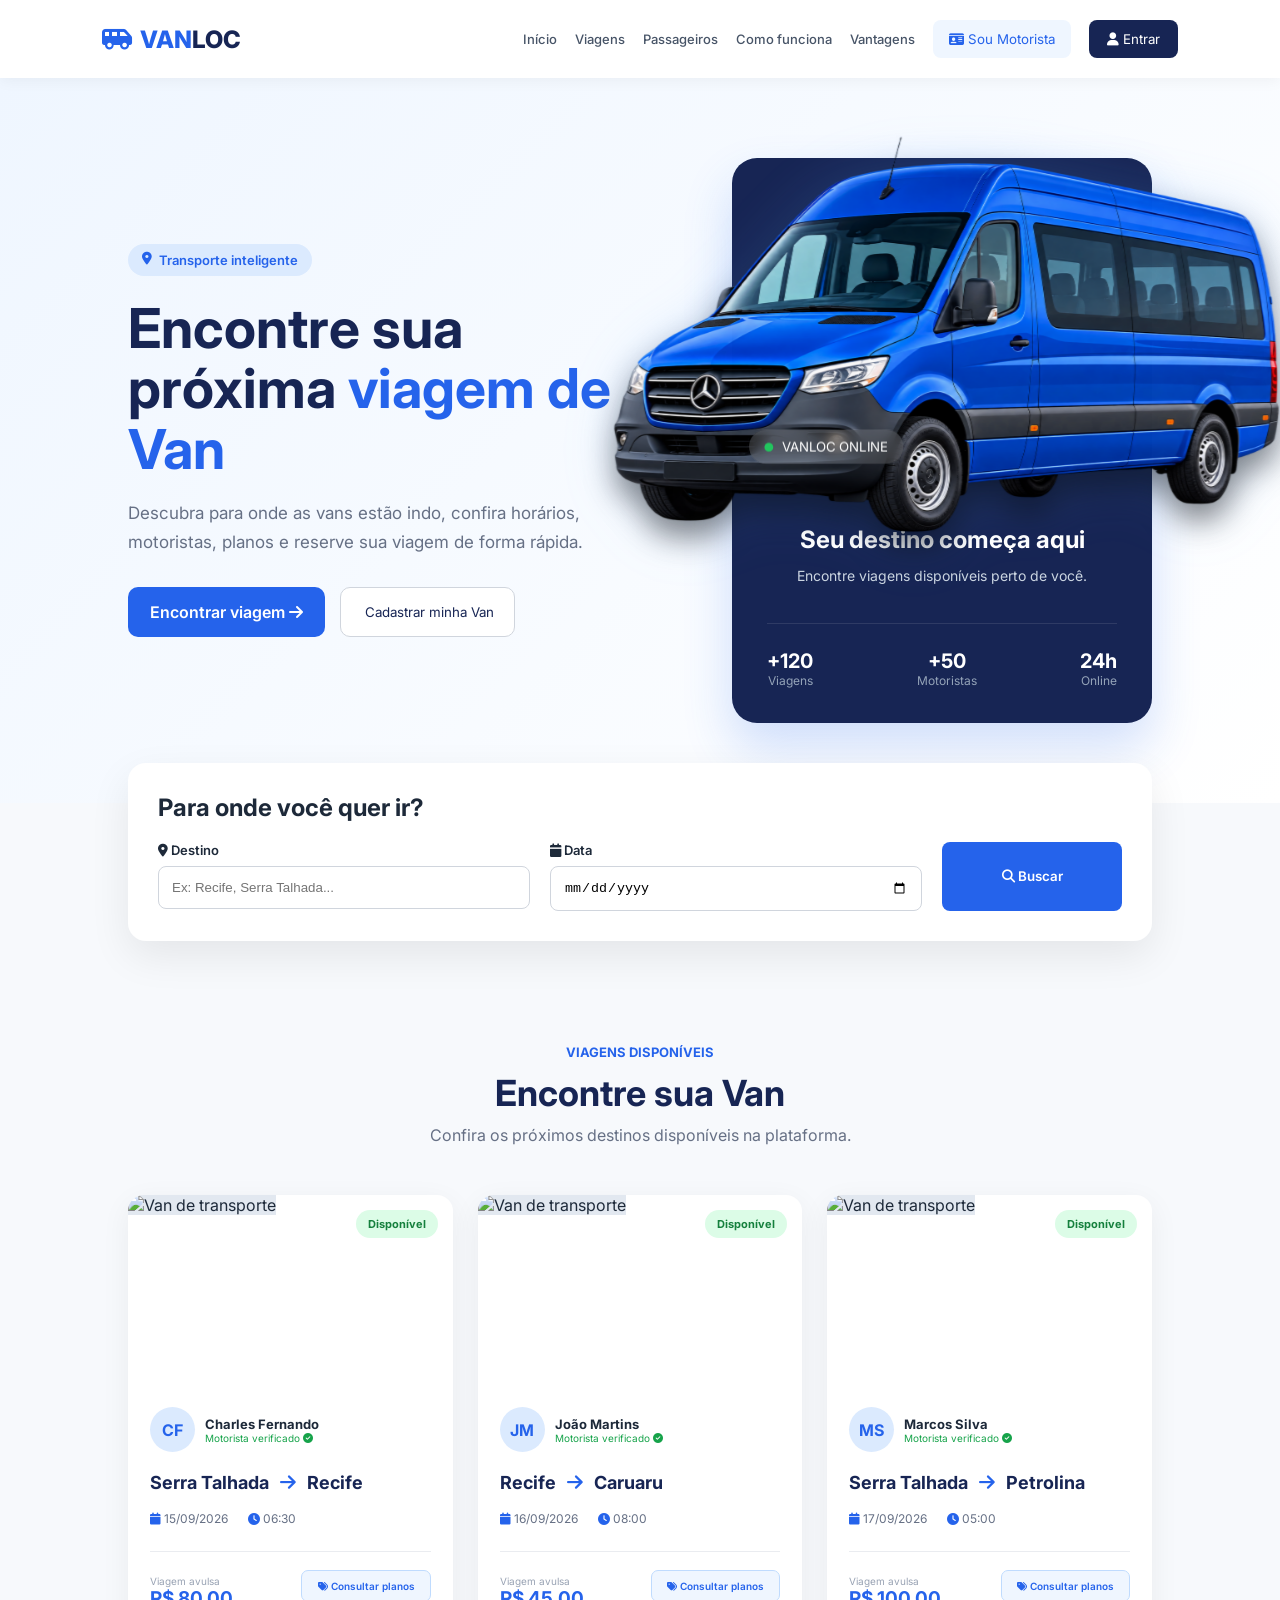
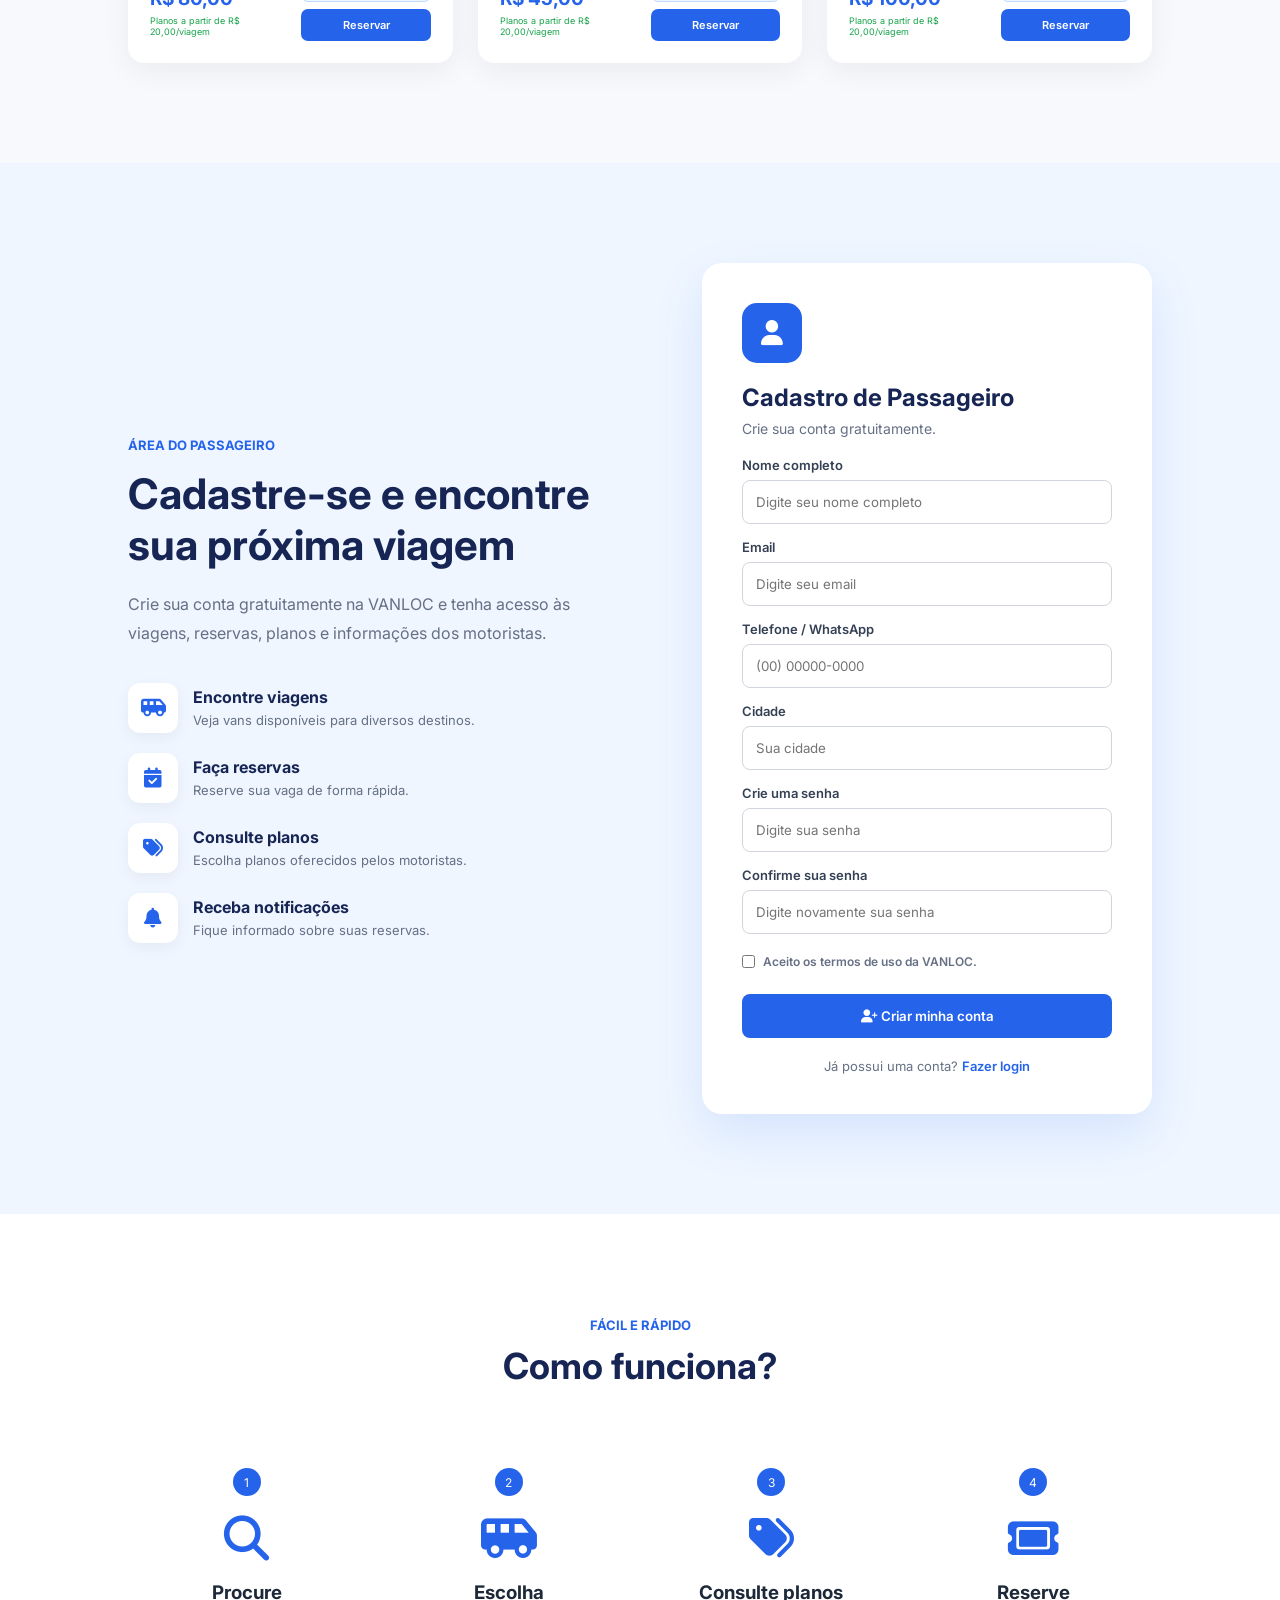
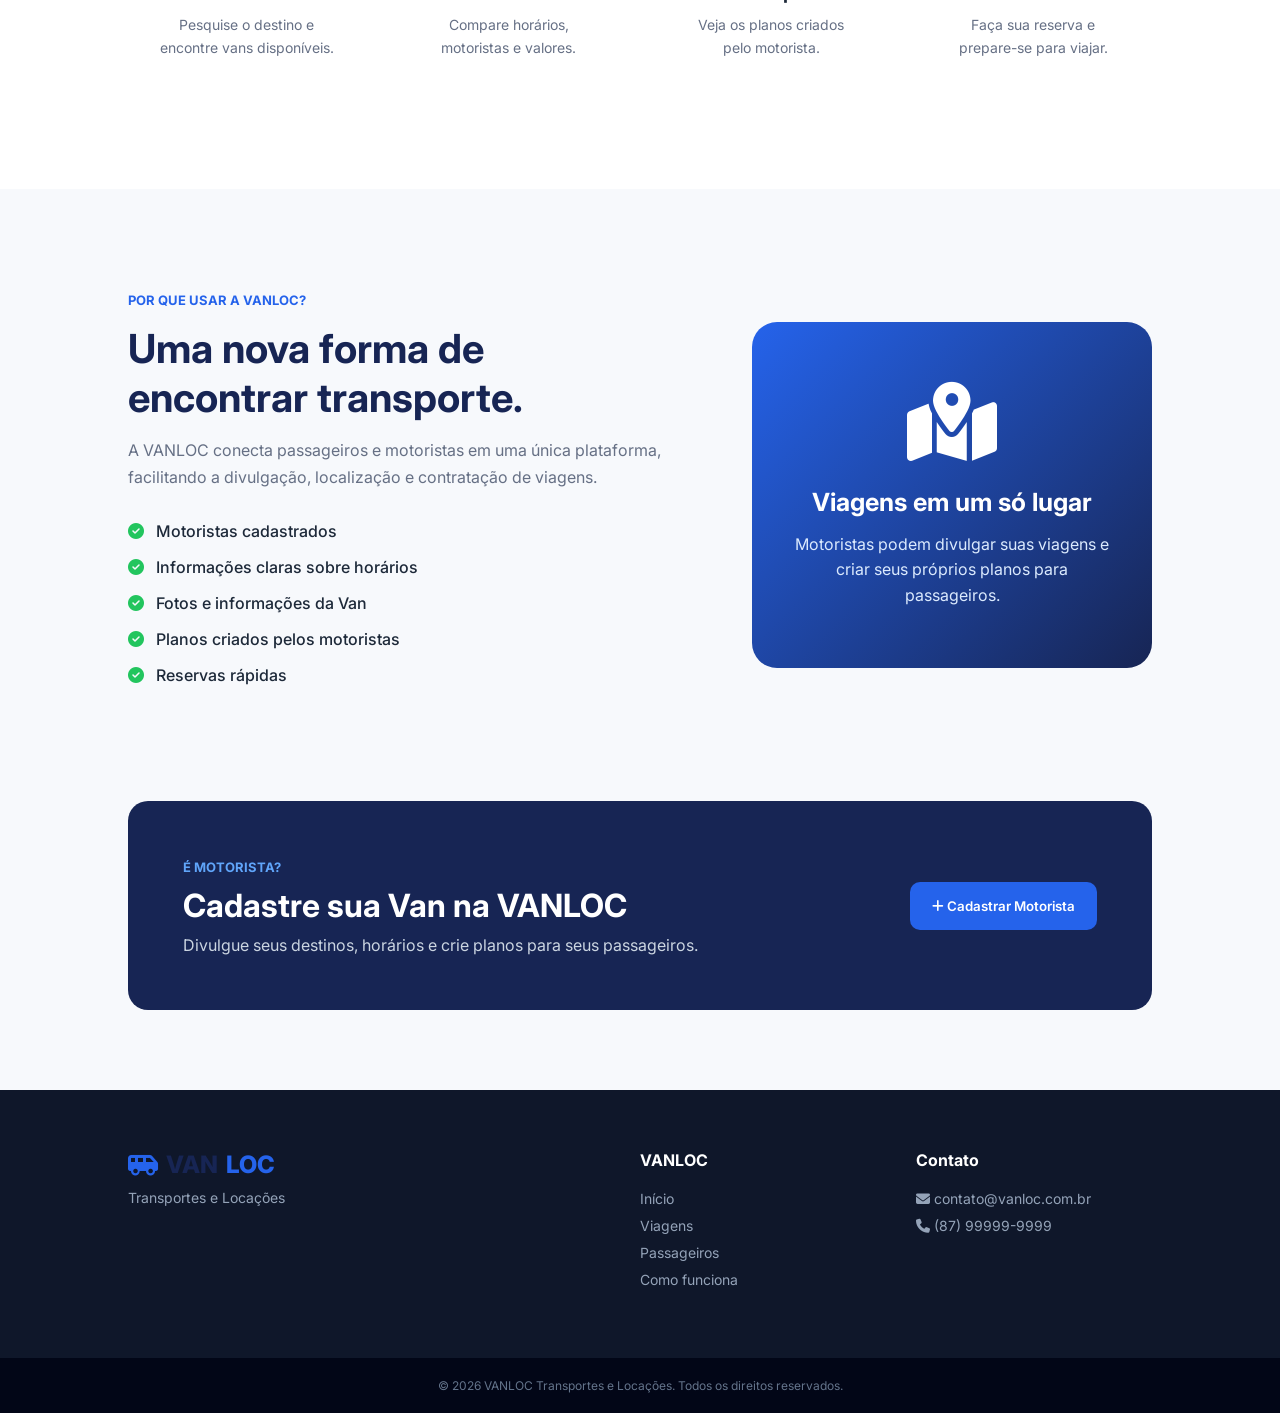
==== index.html @ 55e959da "Fix image source path in index.html" ====
<!DOCTYPE html>
<html lang="pt-BR">

<head>

    <meta charset="UTF-8">

    <meta name="viewport" content="width=device-width, initial-scale=1.0">

    <title>VANLOC | Transportes e Locações</title>
    <meta name="description" content="Encontre vans para o seu destino, compare horários e valores, consulte planos mensais e reserve sua vaga na VANLOC.">
    <meta name="theme-color" content="#2563eb">
    <meta property="og:title" content="VANLOC | Transportes e Locações">
    <meta property="og:description" content="Vans, horários e planos mensais de motoristas em um só lugar.">
    <meta property="og:type" content="website">

    <link rel="stylesheet" href="style.css">

    <link
        rel="stylesheet"
        href="https://cdnjs.cloudflare.com/ajax/libs/font-awesome/6.5.2/css/all.min.css"
    >

</head>


<body>


<!-- =====================================================
HEADER
===================================================== -->

<header id="topo">

    <div class="logo">

        <i class="fa-solid fa-van-shuttle"></i>

        <span>VAN<span class="destaque">LOC</span></span>

    </div>


    <nav id="menuPrincipal" aria-label="Menu principal">

        <a href="#inicio">Início</a>

        <a href="#viagens">Viagens</a>

        <a href="#passageiro">Passageiros</a>

        <a href="#como-funciona">Como funciona</a>

        <a href="#vantagens">Vantagens</a>


        <button
            class="btn-motorista"
            onclick="abrirMotorista()"
        >

            <i class="fa-solid fa-id-card"></i>

            Sou Motorista

        </button>


        <button
            class="btn-login"
            onclick="abrirLogin()"
        >

            <i class="fa-solid fa-user"></i>

            Entrar

        </button>

    </nav>

    <button class="menu-toggle" id="menuToggle" type="button"
        aria-label="Abrir menu" aria-expanded="false" aria-controls="menuPrincipal">
        <i class="fa-solid fa-bars"></i>
    </button>

</header>



<!-- =====================================================
HERO
===================================================== -->

<section class="hero" id="inicio">


    <div class="hero-text">


        <span class="tag">

            <i class="fa-solid fa-location-dot"></i>

            Transporte inteligente

        </span>


        <h1>

            Encontre sua próxima

            <span>viagem de Van</span>

        </h1>


        <p>

            Descubra para onde as vans estão indo, confira horários,
            motoristas, planos e reserve sua viagem de forma rápida.

        </p>


        <div class="hero-buttons">


            <a
                href="#viagens"
                class="btn-principal"
            >

                Encontrar viagem

                <i class="fa-solid fa-arrow-right"></i>

            </a>


            <button
                class="btn-secundario"
                onclick="abrirMotorista()"
            >

                <i class="fa-solid fa-steering-wheel"></i>

                Cadastrar minha Van

            </button>


        </div>


    </div>



    <div class="hero-card" id="heroCard">


        <div class="van-stage">

            <div class="van-tilt" id="vanTilt">

                <span class="van-glow"></span>

                <span class="van-floor"></span>


                <div class="van-float">

                    <img
                        class="van-img"
                        src="van.png"
                        alt="Van branca da VANLOC"
                        width="900"
                        height="587"
                        draggable="false"
                    >

                </div>


                <div class="status-online">

                    <span></span>

                    VANLOC ONLINE

                </div>

            </div>

        </div>


        <h3>

            Seu destino começa aqui

        </h3>


        <p>

            Encontre viagens disponíveis perto de você.

        </p>


        <div class="estatisticas">


            <div>

                <strong>+120</strong>

                <span>Viagens</span>

            </div>


            <div>

                <strong>+50</strong>

                <span>Motoristas</span>

            </div>


            <div>

                <strong>24h</strong>

                <span>Online</span>

            </div>


        </div>


    </div>


</section>



<!-- =====================================================
BUSCA
===================================================== -->

<section class="busca">


    <div class="busca-container">


        <h2>

            Para onde você quer ir?

        </h2>


        <div class="form-busca">


            <div class="campo">

                <label>

                    <i class="fa-solid fa-location-dot"></i>

                    Destino

                </label>


                <input
                    type="text"
                    id="buscaDestino"
                    placeholder="Ex: Recife, Serra Talhada..."
                >

            </div>


            <div class="campo">

                <label>

                    <i class="fa-solid fa-calendar"></i>

                    Data

                </label>


                <input
                    type="date"
                    id="buscaData"
                >

            </div>


            <button onclick="buscarViagem()">

                <i class="fa-solid fa-magnifying-glass"></i>

                Buscar

            </button>


        </div>


    </div>


</section>



<!-- =====================================================
VIAGENS
===================================================== -->

<section
    class="viagens"
    id="viagens"
>


    <div class="titulo-secao">

        <span>VIAGENS DISPONÍVEIS</span>

        <h2>Encontre sua Van</h2>

        <p>

            Confira os próximos destinos disponíveis na plataforma.

        </p>

    </div>



    <div
        class="viagens-grid"
        id="listaViagens"
    >


        <!-- =================================================
        VIAGEM 1
        ================================================= -->

        <div
            class="viagem-card"
            data-destino="recife"
            data-data="2026-09-15"
        >


            <div class="imagem-van">


                <img loading="lazy" decoding="async"
                    src="https://images.unsplash.com/photo-1544620347-c4fd4a3d5957?auto=format&fit=crop&w=800&q=80"
                    alt="Van de transporte"
                >


                <span class="disponivel">

                    Disponível

                </span>


            </div>



            <div class="viagem-info">


                <div class="motorista-info">


                    <div class="avatar">

                        CF

                    </div>


                    <div>

                        <strong>

                            Charles Fernando

                        </strong>


                        <span>

                            Motorista verificado

                            <i class="fa-solid fa-circle-check"></i>

                        </span>

                    </div>


                </div>



                <h3>

                    Serra Talhada

                    <i class="fa-solid fa-arrow-right"></i>

                    Recife

                </h3>



                <div class="detalhes">


                    <span>

                        <i class="fa-solid fa-calendar"></i>

                        15/09/2026

                    </span>


                    <span>

                        <i class="fa-solid fa-clock"></i>

                        06:30

                    </span>


                </div>



                <div class="rodape-viagem">


                    <div class="preco">


                        <small>

                            Viagem avulsa

                        </small>


                        <strong>

                            R$ 80,00

                        </strong>


                        <small class="valor-minimo">

                            Planos a partir de R$ 20,00/viagem

                        </small>


                    </div>



                    <div class="botoes-viagem">


                        <button
                            class="btn-planos"
                            onclick="consultarPlanos('charles@vanloc.com')"
                        >

                            <i class="fa-solid fa-tags"></i>

                            Consultar planos

                        </button>


                        <button
                            class="btn-reservar"
                            onclick="reservar(
                                'Serra Talhada para Recife'
                            )"
                        >

                            Reservar

                        </button>


                    </div>


                </div>


            </div>


        </div>



        <!-- =================================================
        VIAGEM 2
        ================================================= -->

        <div
            class="viagem-card"
            data-destino="caruaru"
            data-data="2026-09-16"
        >


            <div class="imagem-van">


                <img loading="lazy" decoding="async"
                    src="https://images.unsplash.com/photo-1516939884455-1445c8652f83?auto=format&fit=crop&w=800&q=80"
                    alt="Van de transporte"
                >


                <span class="disponivel">

                    Disponível

                </span>


            </div>



            <div class="viagem-info">


                <div class="motorista-info">


                    <div class="avatar">

                        JM

                    </div>


                    <div>

                        <strong>

                            João Martins

                        </strong>


                        <span>

                            Motorista verificado

                            <i class="fa-solid fa-circle-check"></i>

                        </span>

                    </div>


                </div>



                <h3>

                    Recife

                    <i class="fa-solid fa-arrow-right"></i>

                    Caruaru

                </h3>



                <div class="detalhes">


                    <span>

                        <i class="fa-solid fa-calendar"></i>

                        16/09/2026

                    </span>


                    <span>

                        <i class="fa-solid fa-clock"></i>

                        08:00

                    </span>


                </div>



                <div class="rodape-viagem">


                    <div class="preco">


                        <small>

                            Viagem avulsa

                        </small>


                        <strong>

                            R$ 45,00

                        </strong>


                        <small class="valor-minimo">

                            Planos a partir de R$ 20,00/viagem

                        </small>


                    </div>



                    <div class="botoes-viagem">


                        <button
                            class="btn-planos"
                            onclick="consultarPlanos('joao@vanloc.com')"
                        >

                            <i class="fa-solid fa-tags"></i>

                            Consultar planos

                        </button>


                        <button
                            class="btn-reservar"
                            onclick="reservar(
                                'Recife para Caruaru'
                            )"
                        >

                            Reservar

                        </button>


                    </div>


                </div>


            </div>


        </div>



        <!-- =================================================
        VIAGEM 3
        ================================================= -->

        <div
            class="viagem-card"
            data-destino="petrolina"
            data-data="2026-09-17"
        >


            <div class="imagem-van">


                <img loading="lazy" decoding="async"
                    src="https://images.unsplash.com/photo-1566576912321-d58ddd7a6088?auto=format&fit=crop&w=800&q=80"
                    alt="Van de transporte"
                >


                <span class="disponivel">

                    Disponível

                </span>


            </div>



            <div class="viagem-info">


                <div class="motorista-info">


                    <div class="avatar">

                        MS

                    </div>


                    <div>

                        <strong>

                            Marcos Silva

                        </strong>


                        <span>

                            Motorista verificado

                            <i class="fa-solid fa-circle-check"></i>

                        </span>

                    </div>


                </div>



                <h3>

                    Serra Talhada

                    <i class="fa-solid fa-arrow-right"></i>

                    Petrolina

                </h3>



                <div class="detalhes">


                    <span>

                        <i class="fa-solid fa-calendar"></i>

                        17/09/2026

                    </span>


                    <span>

                        <i class="fa-solid fa-clock"></i>

                        05:00

                    </span>


                </div>



                <div class="rodape-viagem">


                    <div class="preco">


                        <small>

                            Viagem avulsa

                        </small>


                        <strong>

                            R$ 100,00

                        </strong>


                        <small class="valor-minimo">

                            Planos a partir de R$ 20,00/viagem

                        </small>


                    </div>



                    <div class="botoes-viagem">


                        <button
                            class="btn-planos"
                            onclick="consultarPlanos('marcos@vanloc.com')"
                        >

                            <i class="fa-solid fa-tags"></i>

                            Consultar planos

                        </button>


                        <button
                            class="btn-reservar"
                            onclick="reservar(
                                'Serra Talhada para Petrolina'
                            )"
                        >

                            Reservar

                        </button>


                    </div>


                </div>


            </div>


        </div>


    </div>


</section>



<!-- =====================================================
PASSAGEIRO
===================================================== -->

<section
    class="passageiro"
    id="passageiro"
>


    <div class="passageiro-info">


        <span>

            ÁREA DO PASSAGEIRO

        </span>


        <h2>

            Cadastre-se e encontre
            sua próxima viagem

        </h2>


        <p>

            Crie sua conta gratuitamente na VANLOC e tenha acesso às viagens,
            reservas, planos e informações dos motoristas.

        </p>



        <div class="beneficios-passageiro">


            <div>

                <i class="fa-solid fa-van-shuttle"></i>

                <div>

                    <strong>

                        Encontre viagens

                    </strong>

                    <p>

                        Veja vans disponíveis para diversos destinos.

                    </p>

                </div>

            </div>



            <div>

                <i class="fa-solid fa-calendar-check"></i>

                <div>

                    <strong>

                        Faça reservas

                    </strong>

                    <p>

                        Reserve sua vaga de forma rápida.

                    </p>

                </div>

            </div>



            <div>

                <i class="fa-solid fa-tags"></i>

                <div>

                    <strong>

                        Consulte planos

                    </strong>

                    <p>

                        Escolha planos oferecidos pelos motoristas.

                    </p>

                </div>

            </div>



            <div>

                <i class="fa-solid fa-bell"></i>

                <div>

                    <strong>

                        Receba notificações

                    </strong>

                    <p>

                        Fique informado sobre suas reservas.

                    </p>

                </div>

            </div>


        </div>


    </div>



    <!-- CADASTRO -->


    <div class="card-cadastro-passageiro">


        <div class="icone-passageiro">

            <i class="fa-solid fa-user"></i>

        </div>


        <h2>

            Cadastro de Passageiro

        </h2>


        <p>

            Crie sua conta gratuitamente.

        </p>



        <form id="formCadastroPassageiro">


            <label>

                Nome completo

            </label>


            <input
                type="text"
                id="passageiroNome"
                placeholder="Digite seu nome completo"
                required
            >



            <label>

                Email

            </label>


            <input
                type="email"
                id="passageiroEmail"
                placeholder="Digite seu email"
                required
            >



            <label>

                Telefone / WhatsApp

            </label>


            <input
                type="tel"
                id="passageiroTelefone"
                placeholder="(00) 00000-0000"
                required
            >



            <label>

                Cidade

            </label>


            <input
                type="text"
                id="passageiroCidade"
                placeholder="Sua cidade"
                required
            >



            <label>

                Crie uma senha

            </label>


            <input
                type="password"
                id="passageiroSenha"
                placeholder="Digite sua senha"
                required
            >



            <label>

                Confirme sua senha

            </label>


            <input
                type="password"
                id="passageiroConfirmarSenha"
                placeholder="Digite novamente sua senha"
                required
            >



            <div class="termos">


                <input
                    type="checkbox"
                    id="aceitarTermos"
                    required
                >


                <label for="aceitarTermos">

                    Aceito os termos de uso da VANLOC.

                </label>


            </div>



            <button
                type="submit"
                class="btn-passageiro"
            >

                <i class="fa-solid fa-user-plus"></i>

                Criar minha conta

            </button>



            <p class="login-passageiro">

                Já possui uma conta?

                <a
                    href="#"
                    onclick="abrirLogin()"
                >

                    Fazer login

                </a>

            </p>


        </form>


    </div>


</section>



<!-- =====================================================
COMO FUNCIONA
===================================================== -->

<section
    class="como-funciona"
    id="como-funciona"
>


    <div class="titulo-secao">

        <span>FÁCIL E RÁPIDO</span>

        <h2>

            Como funciona?

        </h2>

    </div>



    <div class="passos">


        <div class="passo">

            <div class="numero">1</div>

            <i class="fa-solid fa-magnifying-glass"></i>

            <h3>Procure</h3>

            <p>

                Pesquise o destino e encontre vans disponíveis.

            </p>

        </div>



        <div class="passo">

            <div class="numero">2</div>

            <i class="fa-solid fa-van-shuttle"></i>

            <h3>Escolha</h3>

            <p>

                Compare horários, motoristas e valores.

            </p>

        </div>



        <div class="passo">

            <div class="numero">3</div>

            <i class="fa-solid fa-tags"></i>

            <h3>Consulte planos</h3>

            <p>

                Veja os planos criados pelo motorista.

            </p>

        </div>



        <div class="passo">

            <div class="numero">4</div>

            <i class="fa-solid fa-ticket"></i>

            <h3>Reserve</h3>

            <p>

                Faça sua reserva e prepare-se para viajar.

            </p>

        </div>


    </div>


</section>



<!-- =====================================================
VANTAGENS
===================================================== -->

<section
    class="vantagens"
    id="vantagens"
>


    <div class="vantagens-texto">


        <span>

            POR QUE USAR A VANLOC?

        </span>


        <h2>

            Uma nova forma de encontrar
            transporte.

        </h2>


        <p>

            A VANLOC conecta passageiros e motoristas em uma única
            plataforma, facilitando a divulgação, localização e contratação
            de viagens.

        </p>



        <ul>


            <li>

                <i class="fa-solid fa-circle-check"></i>

                Motoristas cadastrados

            </li>


            <li>

                <i class="fa-solid fa-circle-check"></i>

                Informações claras sobre horários

            </li>


            <li>

                <i class="fa-solid fa-circle-check"></i>

                Fotos e informações da Van

            </li>


            <li>

                <i class="fa-solid fa-circle-check"></i>

                Planos criados pelos motoristas

            </li>


            <li>

                <i class="fa-solid fa-circle-check"></i>

                Reservas rápidas

            </li>


        </ul>


    </div>



    <div class="vantagens-card">


        <i class="fa-solid fa-map-location-dot"></i>


        <h3>

            Viagens em um só lugar

        </h3>


        <p>

            Motoristas podem divulgar suas viagens e criar seus próprios
            planos para passageiros.

        </p>


    </div>


</section>



<!-- =====================================================
BANNER MOTORISTA
===================================================== -->

<section class="motorista-banner">


    <div>


        <span>

            É MOTORISTA?

        </span>


        <h2>

            Cadastre sua Van na VANLOC

        </h2>


        <p>

            Divulgue seus destinos, horários e crie planos para seus passageiros.

        </p>


    </div>


    <button onclick="abrirMotorista()">

        <i class="fa-solid fa-plus"></i>

        Cadastrar Motorista

    </button>


</section>



<!-- =====================================================
FOOTER
===================================================== -->

<footer>


    <div class="footer-logo">


        <div class="logo">

            <i class="fa-solid fa-van-shuttle"></i>

            VAN<span>LOC</span>

        </div>


        <p>

            Transportes e Locações

        </p>


    </div>



    <div>

        <h4>VANLOC</h4>

        <a href="#inicio">Início</a>

        <a href="#viagens">Viagens</a>

        <a href="#passageiro">Passageiros</a>

        <a href="#como-funciona">Como funciona</a>

    </div>



    <div>

        <h4>Contato</h4>


        <p>

            <i class="fa-solid fa-envelope"></i>

            contato@vanloc.com.br

        </p>


        <p>

            <i class="fa-solid fa-phone"></i>

            (87) 99999-9999

        </p>

    </div>


</footer>



<div class="copyright">

    © 2026 VANLOC Transportes e Locações.

    Todos os direitos reservados.

</div>



<!-- =====================================================
MODAL LOGIN
===================================================== -->

<div
    class="modal"
    id="modalLogin"
>


    <div class="modal-content">


        <button
            class="fechar"
            onclick="fecharLogin()"
        >

            &times;

        </button>


        <div class="modal-logo">


            <i class="fa-solid fa-van-shuttle"></i>


            <h2>

                VANLOC

            </h2>


            <p>

                Acesse sua conta

            </p>


        </div>



        <form id="formLogin">


            <label>Email</label>


            <input
                type="email"
                placeholder="Digite seu email"
                required
            >



            <label>Senha</label>


            <input
                type="password"
                placeholder="Digite sua senha"
                required
            >



            <button type="submit">

                Entrar

            </button>



            <p class="criar-conta">

                Ainda não possui uma conta?

                <a
                    href="#passageiro"
                    onclick="fecharLogin()"
                >

                    Criar conta

                </a>

            </p>


        </form>


    </div>


</div>



<!-- =====================================================
MODAL MOTORISTA
===================================================== -->

<div
    class="modal"
    id="modalMotorista"
>


    <div class="modal-content modal-grande">


        <button
            class="fechar"
            onclick="fecharMotorista()"
        >

            &times;

        </button>


        <h2>

            Cadastro de Motorista

        </h2>


        <p class="subtitulo">

            Cadastre suas informações, sua Van e sua viagem.

        </p>



        <form id="formMotorista">


            <h3>

                <i class="fa-solid fa-user"></i>

                Informações Pessoais

            </h3>



            <div class="form-grid">


                <div>

                    <label>Nome completo</label>

                    <input
                        type="text"
                        id="nomeMotorista"
                        required
                    >

                </div>


                <div>

                    <label>Telefone</label>

                    <input
                        type="tel"
                        id="telefoneMotorista"
                        required
                    >

                </div>


                <div>

                    <label>Email</label>

                    <input
                        type="email"
                        id="emailMotorista"
                        required
                    >

                </div>


                <div>

                    <label>CPF</label>

                    <input
                        type="text"
                        id="cpfMotorista"
                        required
                    >

                </div>


            </div>



            <h3>

                <i class="fa-solid fa-van-shuttle"></i>

                Informações da Van

            </h3>



            <div class="form-grid">


                <div>

                    <label>Marca / Modelo</label>

                    <input
                        type="text"
                        id="modeloVan"
                        placeholder="Ex: Renault Master"
                        required
                    >

                </div>


                <div>

                    <label>Placa</label>

                    <input
                        type="text"
                        id="placaVan"
                        required
                    >

                </div>


                <div>

                    <label>
                        Quantidade de passageiros
                    </label>

                    <input
                        type="number"
                        id="lugaresVan"
                        min="1"
                        required
                    >

                </div>


                <div>

                    <label>Foto da Van</label>

                    <input
                        type="file"
                        id="fotoVan"
                        accept="image/*"
                    >

                </div>


            </div>



            <h3>

                <i class="fa-solid fa-route"></i>

                Informações da Viagem

            </h3>



            <div class="form-grid">


                <div>

                    <label>Origem</label>

                    <input
                        type="text"
                        id="origem"
                        required
                    >

                </div>


                <div>

                    <label>Destino</label>

                    <input
                        type="text"
                        id="destino"
                        required
                    >

                </div>


                <div>

                    <label>Data da viagem</label>

                    <input
                        type="date"
                        id="dataViagem"
                        required
                    >

                </div>


                <div>

                    <label>Horário</label>

                    <input
                        type="time"
                        id="horarioViagem"
                        required
                    >

                </div>


                <div>

                    <label>
                        Valor da viagem avulsa
                    </label>

                    <input
                        type="number"
                        id="valorViagem"
                        min="0"
                        step="0.01"
                        placeholder="Ex: 80.00"
                        required
                    >

                </div>


                <div>

                    <label>
                        Vagas disponíveis
                    </label>

                    <input
                        type="number"
                        id="vagasViagem"
                        min="1"
                        required
                    >

                </div>


            </div>



            <!-- =================================================
            AVISO PAINEL DO MOTORISTA
            ================================================= -->

            <div class="aviso-painel-motorista">

                <i class="fa-solid fa-circle-info"></i>

                <p>

                    Depois de cadastrar sua viagem, você será
                    levado ao seu <strong>Painel do Motorista</strong>,
                    onde poderá acompanhar seus números e criar
                    até 3 planos mensais para seus passageiros.

                </p>

            </div>



            <button
                type="submit"
                class="btn-cadastro"
            >

                <i class="fa-solid fa-check"></i>

                Cadastrar e ir para o Painel

            </button>


        </form>


    </div>


</div>



<!-- =====================================================
MODAL PLANOS
===================================================== -->

<div
    class="modal"
    id="modalPlanos"
>


    <div class="modal-content modal-planos">


        <button
            class="fechar"
            onclick="fecharPlanos()"
        >

            &times;

        </button>



        <div class="cabecalho-planos">


            <span>

                <i class="fa-solid fa-tags"></i>

                PLANOS DE VIAGEM

            </span>


            <h2 id="tituloPlanos">

                Planos disponíveis

            </h2>


            <p id="subtituloPlanos">

                Escolha o plano ideal para suas viagens.

            </p>


        </div>



        <div
            class="planos-grid"
            id="listaPlanos"
        >


            <!-- PLANO BÁSICO -->


            <div class="plano-card">


                <div class="plano-titulo">


                    <i class="fa-solid fa-ticket"></i>


                    <h3>

                        Plano Básico

                    </h3>


                </div>



                <p class="descricao-plano">

                    Ideal para quem realiza viagens ocasionalmente.

                </p>



                <div class="preco-plano">


                    <small>

                        A partir de

                    </small>


                    <strong>

                        R$ 20,00

                    </strong>


                    <span>

                        por viagem

                    </span>


                </div>



                <ul>


                    <li>

                        <i class="fa-solid fa-check"></i>

                        Até 4 viagens

                    </li>


                    <li>

                        <i class="fa-solid fa-check"></i>

                        Reserva antecipada

                    </li>


                    <li>

                        <i class="fa-solid fa-check"></i>

                        Suporte pela VANLOC

                    </li>


                </ul>



                <button
                    onclick="assinarPlano('Plano Básico')"
                >

                    Assinar plano

                </button>


            </div>



            <!-- PLANO FREQUENTE -->


            <div
                class="plano-card plano-destaque"
            >


                <div class="mais-escolhido">

                    MAIS ESCOLHIDO

                </div>



                <div class="plano-titulo">


                    <i class="fa-solid fa-star"></i>


                    <h3>

                        Plano Frequente

                    </h3>


                </div>



                <p class="descricao-plano">

                    Para passageiros que viajam com frequência.

                </p>



                <div class="preco-plano">


                    <small>

                        A partir de

                    </small>


                    <strong>

                        R$ 25,00

                    </strong>


                    <span>

                        por viagem

                    </span>


                </div>



                <ul>


                    <li>

                        <i class="fa-solid fa-check"></i>

                        Até 10 viagens

                    </li>


                    <li>

                        <i class="fa-solid fa-check"></i>

                        Prioridade nas reservas

                    </li>


                    <li>

                        <i class="fa-solid fa-check"></i>

                        Desconto nas viagens

                    </li>


                    <li>

                        <i class="fa-solid fa-check"></i>

                        Atendimento prioritário

                    </li>


                </ul>



                <button
                    onclick="assinarPlano('Plano Frequente')"
                >

                    Assinar plano

                </button>


            </div>



            <!-- PLANO PREMIUM -->


            <div class="plano-card">


                <div class="plano-titulo">


                    <i class="fa-solid fa-crown"></i>


                    <h3>

                        Plano Premium

                    </h3>


                </div>



                <p class="descricao-plano">

                    Para quem precisa viajar sempre.

                </p>



                <div class="preco-plano">


                    <small>

                        A partir de

                    </small>


                    <strong>

                        R$ 30,00

                    </strong>


                    <span>

                        por viagem

                    </span>


                </div>



                <ul>


                    <li>

                        <i class="fa-solid fa-check"></i>

                        Mais de 10 viagens

                    </li>


                    <li>

                        <i class="fa-solid fa-check"></i>

                        Prioridade máxima

                    </li>


                    <li>

                        <i class="fa-solid fa-check"></i>

                        Descontos especiais

                    </li>


                    <li>

                        <i class="fa-solid fa-check"></i>

                        Benefícios exclusivos

                    </li>


                </ul>



                <button
                    onclick="assinarPlano('Plano Premium')"
                >

                    Assinar plano

                </button>


            </div>


        </div>



        <div class="info-planos">


            <i class="fa-solid fa-circle-info"></i>


            Os planos são criados pelos próprios motoristas no
            Painel do Motorista. Os valores e vantagens podem
            variar conforme cada motorista.


            <strong>

                Valor mínimo permitido: R$ 20,00 por viagem.

            </strong>


        </div>


    </div>


</div>



<!-- =====================================================
MODAL RESERVA
===================================================== -->

<div
    class="modal"
    id="modalReserva"
>


    <div class="modal-content">


        <button
            class="fechar"
            onclick="fecharReserva()"
        >

            &times;

        </button>


        <h2>

            Reservar Viagem

        </h2>


        <p
            id="viagemSelecionada"
            class="subtitulo"
        ></p>



        <form id="formReserva">


            <label>

                Nome completo

            </label>


            <input
                type="text"
                required
            >



            <label>

                Telefone

            </label>


            <input
                type="tel"
                required
            >



            <label>

                Quantidade de passageiros

            </label>


            <input
                type="number"
                min="1"
                value="1"
                required
            >



            <button type="submit">

                Confirmar Reserva

            </button>


        </form>


    </div>


</div>



<!-- =====================================================
NOTIFICAÇÃO
===================================================== -->

<div
    id="notificacao"
    class="notificacao"
>


    <i class="fa-solid fa-circle-check"></i>


    <span id="mensagemNotificacao"></span>


</div>



<script src="script.js"></script>


</body>

</html>
---- style.css ----
@import url('https://fonts.googleapis.com/css2?family=Inter:wght@400;500;600;700;800&display=swap');


* {
    margin: 0;
    padding: 0;
    box-sizing: border-box;
}


html {
    scroll-behavior: smooth;
}


body {
    font-family: 'Inter', sans-serif;
    background: #f7f9fc;
    color: #1d2939;
}


/* =====================================================
HEADER
===================================================== */

header {

    width: 100%;

    display: flex;

    justify-content: space-between;

    align-items: center;

    padding: 20px 8%;

    background: white;

    position: sticky;

    top: 0;

    z-index: 100;

    box-shadow: 0 2px 15px rgba(0,0,0,0.05);

}


.logo {

    font-size: 24px;

    font-weight: 800;

    color: #172554;

    display: flex;

    align-items: center;

    gap: 8px;

}


.logo i {

    color: #2563eb;

}


.logo span {

    color: #2563eb;

}


.logo .destaque {

    color: #172554;

}


nav {

    display: flex;

    align-items: center;

    gap: 18px;

}


nav a {

    text-decoration: none;

    color: #475467;

    font-size: 13px;

    font-weight: 500;

}


nav a:hover {

    color: #2563eb;

}


button {

    border: none;

    cursor: pointer;

    font-family: inherit;

}


.btn-login {

    background: #172554;

    color: white;

    padding: 11px 18px;

    border-radius: 8px;

}


.btn-motorista {

    background: #eff6ff;

    color: #2563eb;

    padding: 11px 16px;

    border-radius: 8px;

}


/* =====================================================
HERO
===================================================== */

.hero {

    min-height: 580px;

    padding: 80px 10%;

    display: grid;

    grid-template-columns: 1fr 420px;

    gap: 80px;

    align-items: center;

    background: linear-gradient(
        135deg,
        #eff6ff,
        #ffffff
    );

}


.tag {

    background: #dbeafe;

    color: #2563eb;

    padding: 8px 14px;

    border-radius: 30px;

    font-size: 13px;

    font-weight: 600;

    display: inline-flex;

    gap: 7px;

    margin-bottom: 22px;

}


.hero h1 {

    font-size: 55px;

    line-height: 1.1;

    margin-bottom: 20px;

    color: #172554;

}


.hero h1 span {

    color: #2563eb;

}


.hero p {

    color: #667085;

    font-size: 17px;

    line-height: 1.7;

    max-width: 600px;

}


.hero-buttons {

    display: flex;

    gap: 15px;

    margin-top: 30px;

}


.btn-principal {

    background: #2563eb;

    color: white;

    padding: 15px 22px;

    border-radius: 10px;

    text-decoration: none;

    font-weight: 600;

}


.btn-secundario {

    background: white;

    color: #172554;

    padding: 15px 20px;

    border-radius: 10px;

    border: 1px solid #d0d5dd;

}


/* HERO CARD */

.hero-card {

    background: #172554;

    padding: 35px;

    border-radius: 25px;

    color: white;

    text-align: center;

    box-shadow: 0 25px 50px rgba(37,99,235,0.2);

}


.status-online {

    position: absolute;

    left: 0;

    bottom: 46px;

    display: inline-flex;

    gap: 8px;

    align-items: center;

    background: rgba(255,255,255,0.14);

    backdrop-filter: blur(6px);

    -webkit-backdrop-filter: blur(6px);

    padding: 8px 14px;

    border-radius: 30px;

    font-size: 12px;

    transform: translateZ(84px);

}


.status-online span {

    width: 8px;

    height: 8px;

    background: #22c55e;

    border-radius: 50%;

}


/* ---------- Van em 3D ---------- */

.van-stage {

    position: relative;

    height: 300px;

    margin: 6px 0 26px;

    perspective: 900px;

}


.van-tilt {

    position: absolute;

    inset: 0;

    transform-style: preserve-3d;

    transform: rotateX(var(--rx, 0deg)) rotateY(var(--ry, 0deg));

    transition: transform 0.18s ease-out;

    will-change: transform;

}


.van-glow {

    position: absolute;

    left: 50%;

    top: 46%;

    width: 80%;

    height: 72%;

    transform: translate(-50%, -50%) translateZ(-30px);

    background: radial-gradient(
        closest-side,
        rgba(96,165,250,0.42),
        rgba(96,165,250,0) 72%
    );

    pointer-events: none;

}


.van-floor {

    position: absolute;

    left: 50%;

    bottom: 14px;

    width: 70%;

    height: 24px;

    transform: translateX(-50%);

    background: radial-gradient(
        closest-side,
        rgba(0,0,0,0.55),
        rgba(0,0,0,0) 100%
    );

    filter: blur(4px);

    pointer-events: none;

}


.van-float {

    position: absolute;

    left: 50%;

    bottom: -25px;

    width: 185%;

    transform-style: preserve-3d;

    transform: translateX(-50%) translateZ(46px);

    animation: vanFlutuar 5s ease-in-out infinite;

}


.van-img {

    display: block;

    width: 100%;

    height: auto;

    user-select: none;

    -webkit-user-drag: none;

    filter:
        drop-shadow(0 16px 14px rgba(0,0,0,0.45))
        drop-shadow(0 0 22px rgba(96,165,250,0.22));

}


@keyframes vanFlutuar {

    0%, 100% {
        transform: translateX(-50%) translateZ(46px) translateY(0);
    }

    50% {
        transform: translateX(-50%) translateZ(46px) translateY(-7px);
    }

}


.hero-card h3 {

    font-size: 24px;

    margin-bottom: 10px;

}


.hero-card p {

    color: #cbd5e1;

    font-size: 14px;

}


.estatisticas {

    display: flex;

    justify-content: space-between;

    margin-top: 35px;

    border-top: 1px solid rgba(255,255,255,0.1);

    padding-top: 25px;

}


.estatisticas div {

    display: flex;

    flex-direction: column;

}


.estatisticas strong {

    font-size: 20px;

}


.estatisticas span {

    font-size: 12px;

    color: #94a3b8;

}


/* =====================================================
BUSCA
===================================================== */

.busca {

    padding: 0 10%;

    margin-top: -40px;

    position: relative;

}


.busca-container {

    background: white;

    padding: 30px;

    border-radius: 18px;

    box-shadow: 0 15px 40px rgba(0,0,0,0.08);

}


.busca-container h2 {

    margin-bottom: 20px;

}


.form-busca {

    display: grid;

    grid-template-columns: 1fr 1fr 180px;

    gap: 20px;

}


.campo {

    display: flex;

    flex-direction: column;

}


.campo label {

    font-size: 13px;

    font-weight: 600;

    margin-bottom: 8px;

}


input {

    padding: 13px;

    border: 1px solid #d0d5dd;

    border-radius: 8px;

    outline: none;

}


input:focus {

    border-color: #2563eb;

}


.form-busca button {

    background: #2563eb;

    color: white;

    border-radius: 8px;

    font-weight: 600;

}


/* =====================================================
SEÇÕES
===================================================== */

.viagens,
.como-funciona {

    padding: 100px 10%;

}


.titulo-secao {

    text-align: center;

    margin-bottom: 50px;

}


.titulo-secao span {

    color: #2563eb;

    font-weight: 700;

    font-size: 13px;

}


.titulo-secao h2 {

    font-size: 36px;

    color: #172554;

    margin: 10px 0;

}


.titulo-secao p {

    color: #667085;

}


/* =====================================================
VIAGENS
===================================================== */

.viagens-grid {

    display: grid;

    grid-template-columns: repeat(3, 1fr);

    gap: 25px;

}


.viagem-card {

    background: white;

    border-radius: 16px;

    overflow: hidden;

    box-shadow: 0 8px 30px rgba(0,0,0,0.06);

    transition: 0.3s;

}


.viagem-card:hover {

    transform: translateY(-7px);

}


.imagem-van {

    height: 190px;

    position: relative;

}


.imagem-van img {

    width: 100%;

    height: 100%;

    object-fit: cover;

}


.disponivel {

    position: absolute;

    top: 15px;

    right: 15px;

    background: #dcfce7;

    color: #15803d;

    padding: 7px 12px;

    border-radius: 20px;

    font-size: 11px;

    font-weight: 700;

}


.viagem-info {

    padding: 22px;

}


.motorista-info {

    display: flex;

    align-items: center;

    gap: 10px;

    margin-bottom: 20px;

}


.avatar {

    width: 45px;

    height: 45px;

    border-radius: 50%;

    background: #dbeafe;

    color: #2563eb;

    display: flex;

    justify-content: center;

    align-items: center;

    font-weight: 700;

}


.motorista-info div:last-child {

    display: flex;

    flex-direction: column;

}


.motorista-info strong {

    font-size: 13px;

}


.motorista-info span {

    font-size: 10px;

    color: #16a34a;

}


.viagem-info h3 {

    color: #172554;

    margin-bottom: 18px;

    font-size: 18px;

}


.viagem-info h3 i {

    color: #2563eb;

    margin: 0 7px;

}


.detalhes {

    display: flex;

    gap: 20px;

    margin-bottom: 25px;

    color: #667085;

    font-size: 12px;

}


.detalhes i {

    color: #2563eb;

}


.rodape-viagem {

    border-top: 1px solid #eaecf0;

    padding-top: 18px;

    display: flex;

    justify-content: space-between;

    align-items: center;

    gap: 15px;

}


.preco {

    min-width: 120px;

}


.preco small {

    display: block;

    color: #98a2b3;

    font-size: 10px;

}


.preco strong {

    color: #2563eb;

    font-size: 19px;

}


.preco .valor-minimo {

    color: #16a34a;

    font-size: 9px;

    margin-top: 5px;

}


.botoes-viagem {

    display: flex;

    flex-direction: column;

    gap: 7px;

    width: 145px;

}


.btn-planos {

    background: #eff6ff;

    color: #2563eb;

    border: 1px solid #bfdbfe;

    padding: 9px 8px;

    border-radius: 7px;

    font-size: 10px;

    font-weight: 600;

}


.btn-planos:hover {

    background: #dbeafe;

}


.btn-reservar {

    background: #2563eb;

    color: white;

    padding: 9px 8px;

    border-radius: 7px;

    font-size: 11px;

    font-weight: 600;

}


/* =====================================================
PASSAGEIRO
===================================================== */

.passageiro {

    padding: 100px 10%;

    background: #eff6ff;

    display: grid;

    grid-template-columns: 1fr 450px;

    gap: 80px;

    align-items: center;

}


.passageiro-info > span {

    color: #2563eb;

    font-size: 13px;

    font-weight: 700;

}


.passageiro-info h2 {

    font-size: 42px;

    color: #172554;

    margin: 15px 0 20px;

    line-height: 1.2;

}


.passageiro-info > p {

    color: #667085;

    line-height: 1.8;

    font-size: 16px;

    margin-bottom: 35px;

}


.beneficios-passageiro {

    display: flex;

    flex-direction: column;

    gap: 20px;

}


.beneficios-passageiro > div {

    display: flex;

    align-items: center;

    gap: 15px;

}


.beneficios-passageiro i {

    width: 50px;

    height: 50px;

    background: white;

    color: #2563eb;

    border-radius: 12px;

    display: flex;

    align-items: center;

    justify-content: center;

    font-size: 20px;

    box-shadow: 0 5px 15px rgba(0,0,0,0.05);

}


.beneficios-passageiro strong {

    color: #172554;

    display: block;

    margin-bottom: 5px;

}


.beneficios-passageiro p {

    color: #667085;

    font-size: 13px;

}


.card-cadastro-passageiro {

    background: white;

    padding: 40px;

    border-radius: 20px;

    box-shadow: 0 20px 50px rgba(37,99,235,0.12);

}


.icone-passageiro {

    width: 60px;

    height: 60px;

    background: #2563eb;

    color: white;

    border-radius: 15px;

    display: flex;

    justify-content: center;

    align-items: center;

    font-size: 25px;

    margin-bottom: 20px;

}


.card-cadastro-passageiro h2 {

    color: #172554;

    margin-bottom: 8px;

}


.card-cadastro-passageiro > p {

    color: #667085;

    font-size: 14px;

    margin-bottom: 20px;

}


#formCadastroPassageiro label {

    display: block;

    margin-top: 15px;

    margin-bottom: 7px;

    font-size: 13px;

    font-weight: 600;

    color: #344054;

}


#formCadastroPassageiro input {

    width: 100%;

    padding: 13px;

    border: 1px solid #d0d5dd;

    border-radius: 8px;

    font-family: inherit;

}


.termos {

    display: flex;

    align-items: center;

    gap: 8px;

    margin-top: 20px;

}


.termos input {

    width: auto !important;

}


.termos label {

    margin: 0 !important;

    font-size: 12px !important;

    color: #667085 !important;

}


.btn-passageiro {

    width: 100%;

    margin-top: 25px;

    padding: 15px;

    background: #2563eb;

    color: white;

    border-radius: 8px;

    font-weight: 600;

}


.login-passageiro {

    text-align: center;

    margin-top: 20px;

    font-size: 13px;

    color: #667085;

}


.login-passageiro a {

    color: #2563eb;

    font-weight: 600;

    text-decoration: none;

}


/* =====================================================
COMO FUNCIONA
===================================================== */

.como-funciona {

    background: white;

}


.passos {

    display: grid;

    grid-template-columns: repeat(4, 1fr);

    gap: 25px;

}


.passo {

    text-align: center;

    padding: 30px;

}


.numero {

    width: 28px;

    height: 28px;

    background: #2563eb;

    color: white;

    border-radius: 50%;

    display: flex;

    justify-content: center;

    align-items: center;

    margin: auto;

    font-size: 12px;

}


.passo > i {

    font-size: 45px;

    color: #2563eb;

    margin: 20px 0;

}


.passo h3 {

    margin-bottom: 10px;

}


.passo p {

    color: #667085;

    font-size: 14px;

    line-height: 1.6;

}


/* =====================================================
VANTAGENS
===================================================== */

.vantagens {

    padding: 100px 10%;

    display: grid;

    grid-template-columns: 1fr 400px;

    gap: 80px;

    align-items: center;

}


.vantagens-texto span {

    color: #2563eb;

    font-size: 13px;

    font-weight: 700;

}


.vantagens-texto h2 {

    font-size: 40px;

    margin: 15px 0;

    color: #172554;

}


.vantagens-texto p {

    color: #667085;

    line-height: 1.7;

}


.vantagens-texto ul {

    list-style: none;

    margin-top: 30px;

}


.vantagens-texto li {

    margin: 16px 0;

    font-weight: 500;

}


.vantagens-texto li i {

    color: #22c55e;

    margin-right: 8px;

}


.vantagens-card {

    background: linear-gradient(
        135deg,
        #2563eb,
        #172554
    );

    color: white;

    padding: 60px 40px;

    border-radius: 25px;

    text-align: center;

}


.vantagens-card i {

    font-size: 80px;

    margin-bottom: 25px;

}


.vantagens-card h3 {

    font-size: 25px;

    margin-bottom: 15px;

}


.vantagens-card p {

    color: #dbeafe;

    line-height: 1.6;

}


/* =====================================================
MOTORISTA
===================================================== */

.motorista-banner {

    margin: 0 10% 80px;

    padding: 55px;

    border-radius: 20px;

    background: #172554;

    color: white;

    display: flex;

    justify-content: space-between;

    align-items: center;

}


.motorista-banner span {

    color: #60a5fa;

    font-weight: 700;

    font-size: 13px;

}


.motorista-banner h2 {

    font-size: 32px;

    margin: 10px 0;

}


.motorista-banner p {

    color: #cbd5e1;

}


.motorista-banner button {

    background: #2563eb;

    color: white;

    padding: 16px 22px;

    border-radius: 10px;

    font-weight: 600;

}


/* =====================================================
FOOTER
===================================================== */

footer {

    background: #0f172a;

    color: white;

    padding: 60px 10%;

    display: grid;

    grid-template-columns: 2fr 1fr 1fr;

    gap: 40px;

}


footer h4 {

    margin-bottom: 20px;

}


footer a {

    display: block;

    color: #94a3b8;

    text-decoration: none;

    margin-bottom: 10px;

    font-size: 14px;

}


footer p {

    color: #94a3b8;

    margin: 10px 0;

    font-size: 14px;

}


.copyright {

    background: #020617;

    color: #64748b;

    text-align: center;

    padding: 20px;

    font-size: 12px;

}


.aviso-painel-motorista {

    display: flex;

    gap: 12px;

    align-items: flex-start;

    background: #eff6ff;

    border: 1px solid #bfdbfe;

    border-radius: 10px;

    padding: 16px;

    margin-top: 25px;

}


.aviso-painel-motorista i {

    color: #2563eb;

    font-size: 18px;

    margin-top: 2px;

}


.aviso-painel-motorista p {

    font-size: 13px;

    color: #1d3a66;

    line-height: 1.5;

}


/* =====================================================
MODAIS
===================================================== */

.modal {

    display: none;

    position: fixed;

    z-index: 1000;

    inset: 0;

    background: rgba(15,23,42,0.75);

    padding: 30px;

    overflow-y: auto;

}


.modal-content {

    background: white;

    width: 100%;

    max-width: 450px;

    margin: 40px auto;

    padding: 35px;

    border-radius: 18px;

    position: relative;

}


.modal-grande {

    max-width: 850px;

}


.fechar {

    position: absolute;

    right: 20px;

    top: 15px;

    background: transparent;

    font-size: 30px;

    color: #667085;

}


.modal-logo {

    text-align: center;

    margin-bottom: 25px;

}


.modal-logo i {

    font-size: 40px;

    color: #2563eb;

}


.modal h2 {

    color: #172554;

    margin-bottom: 8px;

}


.subtitulo {

    color: #667085;

    margin-bottom: 25px;

}


form label {

    display: block;

    margin: 15px 0 7px;

    font-size: 13px;

    font-weight: 600;

}


form input {

    width: 100%;

}


form button[type="submit"] {

    width: 100%;

    margin-top: 25px;

    padding: 14px;

    background: #2563eb;

    color: white;

    border-radius: 8px;

    font-weight: 600;

}


.criar-conta {

    text-align: center;

    margin-top: 20px;

    font-size: 13px;

    color: #667085;

}


.criar-conta a {

    color: #2563eb;

    font-weight: 600;

}


.form-grid {

    display: grid;

    grid-template-columns: 1fr 1fr;

    gap: 20px;

}


#formMotorista h3 {

    margin-top: 30px;

    margin-bottom: 5px;

    color: #172554;

}


#formMotorista h3 i {

    color: #2563eb;

    margin-right: 5px;

}


.descricao-cadastro-plano {

    font-size: 13px;

    color: #667085;

    margin: 10px 0 15px;

}


.btn-cadastro {

    background: #16a34a !important;

}


/* =====================================================
PLANOS
===================================================== */

.modal-planos {

    max-width: 1100px;

}


.cabecalho-planos {

    text-align: center;

    margin-bottom: 40px;

}


.cabecalho-planos span {

    color: #2563eb;

    font-size: 12px;

    font-weight: 700;

}


.cabecalho-planos h2 {

    font-size: 32px;

    margin: 12px 0;

    color: #172554;

}


.cabecalho-planos p {

    color: #667085;

}


.planos-grid {

    display: grid;

    grid-template-columns: repeat(3, 1fr);

    gap: 20px;

}


.plano-card {

    border: 1px solid #e2e8f0;

    border-radius: 16px;

    padding: 30px;

    position: relative;

    background: white;

    transition: 0.3s;

}


.plano-card:hover {

    transform: translateY(-5px);

    box-shadow: 0 15px 35px rgba(0,0,0,0.08);

}


.plano-destaque {

    border: 2px solid #2563eb;

}


.mais-escolhido {

    position: absolute;

    top: -12px;

    left: 50%;

    transform: translateX(-50%);

    background: #2563eb;

    color: white;

    padding: 6px 15px;

    border-radius: 20px;

    font-size: 9px;

    font-weight: 700;

}


.plano-titulo {

    display: flex;

    align-items: center;

    gap: 10px;

}


.plano-titulo i {

    width: 42px;

    height: 42px;

    display: flex;

    justify-content: center;

    align-items: center;

    background: #eff6ff;

    color: #2563eb;

    border-radius: 10px;

}


.plano-titulo h3 {

    color: #172554;

}


.descricao-plano {

    color: #667085;

    font-size: 13px;

    margin: 20px 0;

    line-height: 1.6;

}


.preco-plano {

    margin-bottom: 25px;

}


.preco-plano small {

    display: block;

    color: #98a2b3;

}


.preco-plano strong {

    font-size: 32px;

    color: #2563eb;

}


.preco-plano span {

    color: #667085;

    font-size: 12px;

}


.plano-card ul {

    list-style: none;

    margin-bottom: 25px;

}


.plano-card li {

    font-size: 13px;

    margin: 13px 0;

    color: #475467;

}


.plano-card li i {

    color: #22c55e;

    margin-right: 7px;

}


.plano-card button {

    width: 100%;

    padding: 13px;

    background: #2563eb;

    color: white;

    border-radius: 8px;

    font-weight: 600;

}


.info-planos {

    margin-top: 30px;

    padding: 18px;

    background: #eff6ff;

    color: #475467;

    border-radius: 10px;

    font-size: 12px;

    line-height: 1.7;

}


.info-planos i {

    color: #2563eb;

    margin-right: 6px;

}


.info-planos strong {

    color: #172554;

}


.plano-vazio {

    grid-column: 1 / -1;

    display: flex;

    flex-direction: column;

    align-items: center;

    text-align: center;

    gap: 12px;

    padding: 40px 20px;

    color: #667085;

}


.plano-vazio i {

    font-size: 28px;

    color: #2563eb;

}


/* =====================================================
NOTIFICAÇÃO
===================================================== */

.notificacao {

    position: fixed;

    right: 25px;

    bottom: 25px;

    background: #172554;

    color: white;

    padding: 16px 20px;

    border-radius: 10px;

    display: none;

    align-items: center;

    gap: 10px;

    box-shadow: 0 15px 40px rgba(0,0,0,0.2);

    z-index: 2000;

}


.notificacao i {

    color: #22c55e;

}


/* =====================================================
RESPONSIVO
===================================================== */

@media (max-width: 1100px) {


    nav a {

        display: none;

    }


    .hero {

        grid-template-columns: 1fr;

    }


    .hero-card {

        max-width: 500px;

    }


    .viagens-grid {

        grid-template-columns: repeat(2, 1fr);

    }


    .passageiro {

        grid-template-columns: 1fr;

    }


    .vantagens {

        grid-template-columns: 1fr;

    }


}


@media (max-width: 700px) {


    header {

        padding: 15px 5%;

    }


    .btn-motorista {

        display: none;

    }


    .hero {

        padding: 60px 7%;

    }


    .hero h1 {

        font-size: 38px;

    }


    .hero-buttons {

        flex-direction: column;

    }


    .form-busca {

        grid-template-columns: 1fr;

    }


    .viagens-grid {

        grid-template-columns: 1fr;

    }


    .rodape-viagem {

        flex-direction: column;

        align-items: stretch;

    }


    .botoes-viagem {

        width: 100%;

    }


    .botoes-viagem button {

        width: 100%;

    }


    .passos {

        grid-template-columns: 1fr;

    }


    .passageiro {

        padding: 70px 7%;

        gap: 50px;

    }


    .passageiro-info h2 {

        font-size: 32px;

    }


    .card-cadastro-passageiro {

        padding: 25px;

    }


    .vantagens {

        padding: 70px 7%;

    }


    .vantagens-texto h2 {

        font-size: 30px;

    }


    .motorista-banner {

        margin: 0 5% 50px;

        padding: 35px;

        flex-direction: column;

        align-items: flex-start;

        gap: 25px;

    }


    footer {

        grid-template-columns: 1fr;

    }


    .form-grid {

        grid-template-columns: 1fr;

    }


    .planos-grid {

        grid-template-columns: 1fr;

    }


}


/* =====================================================
PAINEL DO MOTORISTA
===================================================== */


.corpo-painel {

    background: #f7f9fc;

}


.painel-wrapper {

    display: flex;

    min-height: 100vh;

}



/* =====================================================
SIDEBAR
===================================================== */

.painel-sidebar {

    width: 240px;

    flex-shrink: 0;

    background: #172554;

    color: white;

    display: flex;

    flex-direction: column;

    padding: 30px 20px;

    position: sticky;

    top: 0;

    height: 100vh;

}


.painel-logo {

    font-size: 20px;

    font-weight: 800;

    display: flex;

    align-items: center;

    gap: 8px;

    color: #60a5fa;

}


.painel-logo .destaque {

    color: white;

}


.painel-logo-legenda {

    font-size: 12px;

    color: #93c5fd;

    margin: 6px 0 35px;

}


.painel-nav {

    display: flex;

    flex-direction: column;

    gap: 6px;

    flex: 1;

}


.painel-nav-item {

    display: flex;

    align-items: center;

    gap: 12px;

    padding: 12px 14px;

    border-radius: 10px;

    background: transparent;

    color: #cbd5e1;

    font-weight: 600;

    font-size: 14px;

    text-align: left;

    width: 100%;

}


.painel-nav-item i {

    width: 18px;

}


.painel-nav-item:hover {

    background: rgba(255,255,255,0.06);

    color: white;

}


.painel-nav-item.ativo {

    background: #2563eb;

    color: white;

}


.painel-sidebar-rodape {

    display: flex;

    flex-direction: column;

    gap: 8px;

    padding-top: 20px;

    border-top: 1px solid rgba(255,255,255,0.1);

}


.painel-sidebar-rodape a,
.painel-sidebar-rodape button {

    display: flex;

    align-items: center;

    gap: 10px;

    color: #cbd5e1;

    background: transparent;

    text-decoration: none;

    font-size: 13px;

    font-weight: 500;

    padding: 8px 6px;

    text-align: left;

}


.painel-sidebar-rodape a:hover,
.painel-sidebar-rodape button:hover {

    color: white;

}



/* =====================================================
CONTEÚDO
===================================================== */

.painel-conteudo {

    flex: 1;

    padding: 40px 5%;

    max-width: 1100px;

}


.painel-topo {

    margin-bottom: 30px;

}


.painel-topo h1 {

    color: #172554;

    font-size: 26px;

    margin-bottom: 6px;

}


.painel-topo p {

    color: #667085;

    font-size: 14px;

}



/* =====================================================
CARTÕES DE ESTATÍSTICA
===================================================== */

.stats-grid {

    display: grid;

    grid-template-columns: repeat(4, 1fr);

    gap: 20px;

    margin-bottom: 30px;

}


.stat-card {

    background: white;

    border-radius: 14px;

    padding: 22px;

    display: flex;

    align-items: center;

    gap: 16px;

    box-shadow: 0 2px 15px rgba(0,0,0,0.05);

}


.stat-card i {

    width: 46px;

    height: 46px;

    border-radius: 12px;

    background: #eff6ff;

    color: #2563eb;

    display: flex;

    align-items: center;

    justify-content: center;

    font-size: 18px;

    flex-shrink: 0;

}


.stat-card strong {

    display: block;

    font-size: 20px;

    color: #172554;

}


.stat-card span {

    font-size: 12px;

    color: #667085;

}



/* =====================================================
CARTÃO GENÉRICO DO PAINEL
===================================================== */

.painel-card {

    background: white;

    border-radius: 14px;

    padding: 26px;

    box-shadow: 0 2px 15px rgba(0,0,0,0.05);

}


.painel-card h2 {

    font-size: 17px;

    color: #172554;

    margin-bottom: 16px;

}


.painel-obs {

    margin-top: 16px;

    font-size: 12px;

    color: #667085;

}


.painel-obs i {

    color: #2563eb;

    margin-right: 6px;

}



/* =====================================================
TABELA DE VIAGENS
===================================================== */

.tabela-viagens {

    display: flex;

    flex-direction: column;

    gap: 10px;

}


.linha-viagem {

    display: flex;

    justify-content: space-between;

    align-items: center;

    padding: 14px 16px;

    background: #f7f9fc;

    border-radius: 10px;

    font-size: 13px;

}


.linha-viagem strong {

    color: #172554;

}


.linha-viagem span {

    color: #667085;

}


.viagens-vazio {

    text-align: center;

    padding: 30px 10px;

    color: #667085;

    font-size: 13px;

}



/* =====================================================
ABA DE PLANOS
===================================================== */

.planos-cabecalho {

    display: flex;

    justify-content: space-between;

    align-items: flex-start;

    gap: 20px;

    margin-bottom: 24px;

}


.planos-cabecalho h2 {

    color: #172554;

    margin-bottom: 6px;

}


.planos-cabecalho p {

    color: #667085;

    font-size: 13px;

    max-width: 520px;

    line-height: 1.6;

}


.btn-novo-plano {

    background: #2563eb;

    color: white;

    padding: 12px 18px;

    border-radius: 10px;

    font-weight: 600;

    font-size: 13px;

    white-space: nowrap;

    display: flex;

    align-items: center;

    gap: 8px;

}


.btn-novo-plano:disabled {

    background: #cbd5e1;

    cursor: not-allowed;

}


.planos-grid-painel {

    display: grid;

    grid-template-columns: repeat(3, 1fr);

    gap: 20px;

    margin-bottom: 30px;

}


.plano-card-painel {

    background: white;

    border-radius: 14px;

    padding: 22px;

    box-shadow: 0 2px 15px rgba(0,0,0,0.05);

    display: flex;

    flex-direction: column;

    gap: 10px;

    position: relative;

}


.plano-card-painel .badge-ordem {

    align-self: flex-start;

    font-size: 11px;

    font-weight: 700;

    color: #2563eb;

    background: #eff6ff;

    padding: 4px 10px;

    border-radius: 999px;

}


.plano-card-painel h3 {

    color: #172554;

    font-size: 16px;

}


.plano-card-painel .valor {

    font-size: 22px;

    font-weight: 800;

    color: #172554;

}


.plano-card-painel .valor span {

    font-size: 12px;

    font-weight: 500;

    color: #667085;

}


.plano-card-painel ul {

    list-style: none;

    font-size: 12px;

    color: #475467;

    display: flex;

    flex-direction: column;

    gap: 6px;

}


.plano-card-painel ul li i {

    color: #2563eb;

    margin-right: 6px;

}


.plano-card-painel .plano-acoes {

    display: flex;

    gap: 10px;

    margin-top: auto;

    padding-top: 10px;

}


.plano-card-painel .plano-acoes button {

    flex: 1;

    padding: 9px;

    border-radius: 8px;

    font-size: 12px;

    font-weight: 600;

}


.plano-card-painel .btn-editar-plano {

    background: #eff6ff;

    color: #2563eb;

}


.plano-card-painel .btn-remover-plano {

    background: #fef2f2;

    color: #dc2626;

}


.planos-vazio-painel {

    grid-column: 1 / -1;

    text-align: center;

    padding: 40px 20px;

    color: #667085;

    font-size: 13px;

}



/* =====================================================
FORMULÁRIO DE PLANO
===================================================== */

.form-plano-card {

    background: white;

    border-radius: 14px;

    padding: 26px;

    box-shadow: 0 2px 15px rgba(0,0,0,0.05);

    max-width: 520px;

}


.form-plano-card h3 {

    color: #172554;

    margin-bottom: 8px;

}


.form-plano-card label {

    display: block;

    font-size: 13px;

    font-weight: 600;

    margin: 15px 0 7px;

}


.form-plano-card input {

    width: 100%;

}


.form-plano-linha {

    display: grid;

    grid-template-columns: 1fr 1fr;

    gap: 16px;

}


.vantagens-input {

    display: flex;

    gap: 10px;

}


.vantagens-input input {

    flex: 1;

}


.vantagens-input button {

    background: #172554;

    color: white;

    padding: 0 16px;

    border-radius: 8px;

    font-weight: 600;

    font-size: 13px;

    white-space: nowrap;

}


.lista-vantagens-form {

    list-style: none;

    margin-top: 12px;

    display: flex;

    flex-direction: column;

    gap: 8px;

}


.lista-vantagens-form li {

    display: flex;

    justify-content: space-between;

    align-items: center;

    background: #f7f9fc;

    padding: 8px 12px;

    border-radius: 8px;

    font-size: 13px;

    color: #1d2939;

}


.lista-vantagens-form li button {

    background: transparent;

    color: #dc2626;

    font-size: 14px;

}


.form-plano-botoes {

    display: flex;

    gap: 10px;

    margin-top: 22px;

}


.btn-salvar-plano {

    flex: 1;

    background: #2563eb;

    color: white;

    padding: 13px;

    border-radius: 8px;

    font-weight: 600;

}


.btn-cancelar-plano {

    background: #f2f4f7;

    color: #475467;

    padding: 13px 18px;

    border-radius: 8px;

    font-weight: 600;

}



/* =====================================================
RESPONSIVO
===================================================== */

@media (max-width: 900px) {

    .painel-wrapper {

        flex-direction: column;

    }


    .painel-sidebar {

        width: 100%;

        height: auto;

        position: relative;

        flex-direction: row;

        align-items: center;

        flex-wrap: wrap;

        gap: 16px;

    }


    .painel-nav {

        flex-direction: row;

        flex: unset;

    }


    .painel-sidebar-rodape {

        flex-direction: row;

        border-top: none;

        padding-top: 0;

        margin-left: auto;

    }


    .painel-logo-legenda {

        display: none;

    }


    .stats-grid,
    .planos-grid-painel {

        grid-template-columns: 1fr 1fr;

    }


    .form-plano-linha {

        grid-template-columns: 1fr;

    }

}


@media (max-width: 560px) {

    .stats-grid,
    .planos-grid-painel {

        grid-template-columns: 1fr;

    }

}


/* =====================================================
MELHORIAS V2
===================================================== */

:focus-visible {
    outline: 3px solid #93c5fd;
    outline-offset: 2px;
    border-radius: 6px;
}

input:focus,
select:focus,
textarea:focus {
    border-color: #2563eb;
    box-shadow: 0 0 0 3px rgba(37, 99, 235, 0.18);
    outline: none;
}

header {
    background: rgba(255, 255, 255, 0.92);
    backdrop-filter: blur(10px);
}

section[id] {
    scroll-margin-top: 84px;
}

.viagem-card img {
    background: #e2e8f0;
}

body.modal-aberto {
    overflow: hidden;
}

.modal {
    overflow-y: auto;
    overscroll-behavior: contain;
}

.modal-content {
    animation: modalEntrada 0.22s ease-out;
}

@keyframes modalEntrada {
    from { opacity: 0; transform: translateY(12px); }
    to   { opacity: 1; transform: none; }
}

.menu-toggle {
    display: none;
    width: 42px;
    height: 42px;
    border: 1px solid #dbe3ef;
    border-radius: 10px;
    background: white;
    color: #172554;
    font-size: 18px;
    cursor: pointer;
    align-items: center;
    justify-content: center;
}

@media (max-width: 1100px) {

    header {
        flex-wrap: wrap;
        gap: 10px;
    }

    nav {
        margin-left: auto;
    }

    .menu-toggle {
        display: inline-flex;
    }

    header.menu-aberto nav {
        order: 3;
        flex-basis: 100%;
        flex-direction: column;
        align-items: stretch;
        padding-top: 8px;
    }

    header.menu-aberto nav a {
        display: block;
        padding: 13px 0;
        border-top: 1px solid #eef2f7;
    }

    header.menu-aberto nav .btn-motorista {
        display: inline-flex;
        justify-content: center;
    }
}

/* Van em 3D no celular */

@media (max-width: 480px) {

    .van-stage {
        height: 190px;
    }

    .status-online {
        font-size: 11px;
        padding: 6px 11px;
        bottom: 34px;
    }
}


/* Sem inclinação para quem prefere menos movimento */

@media (prefers-reduced-motion: reduce) {

    .van-float {
        animation: none;
    }

    .van-tilt {
        transform: none !important;
    }
}


@media (prefers-reduced-motion: reduce) {

    html {
        scroll-behavior: auto;
    }

    *,
    *::before,
    *::after {
        animation-duration: 0.01ms !important;
        transition-duration: 0.01ms !important;
    }
}
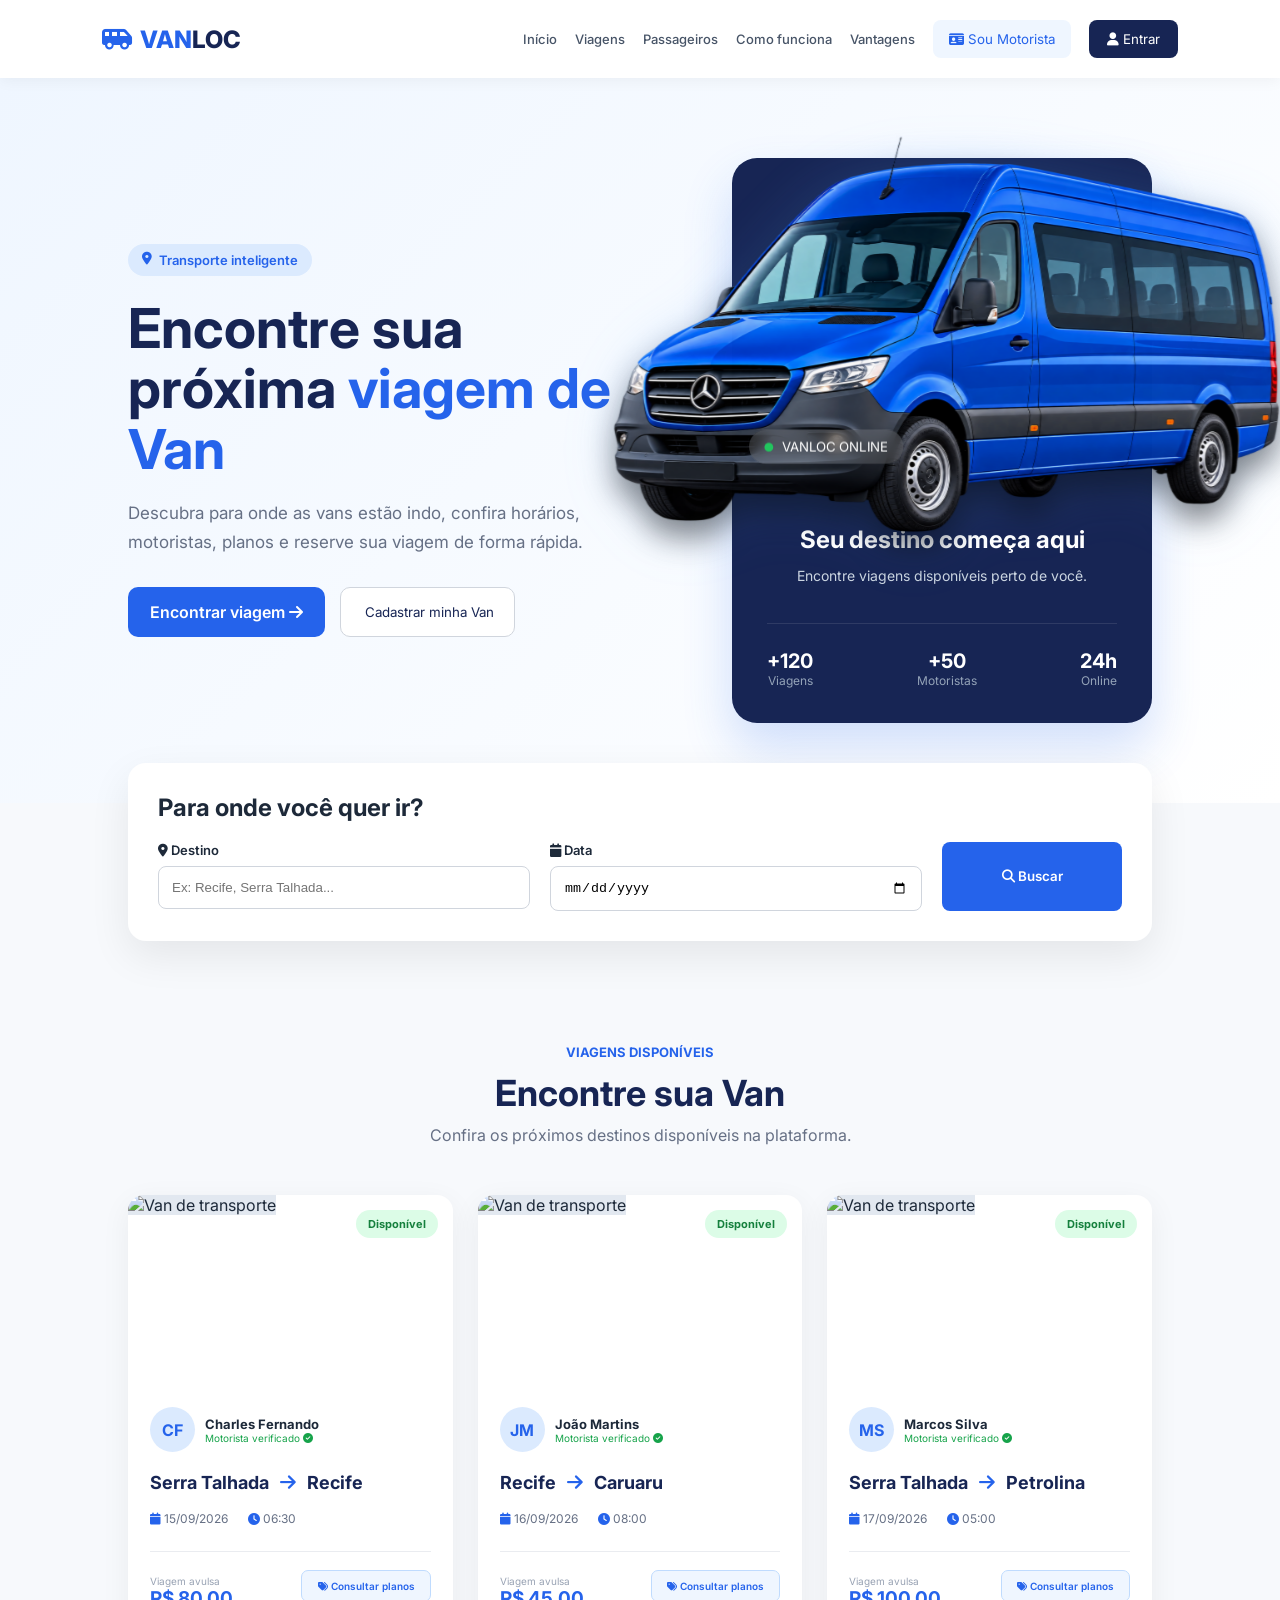
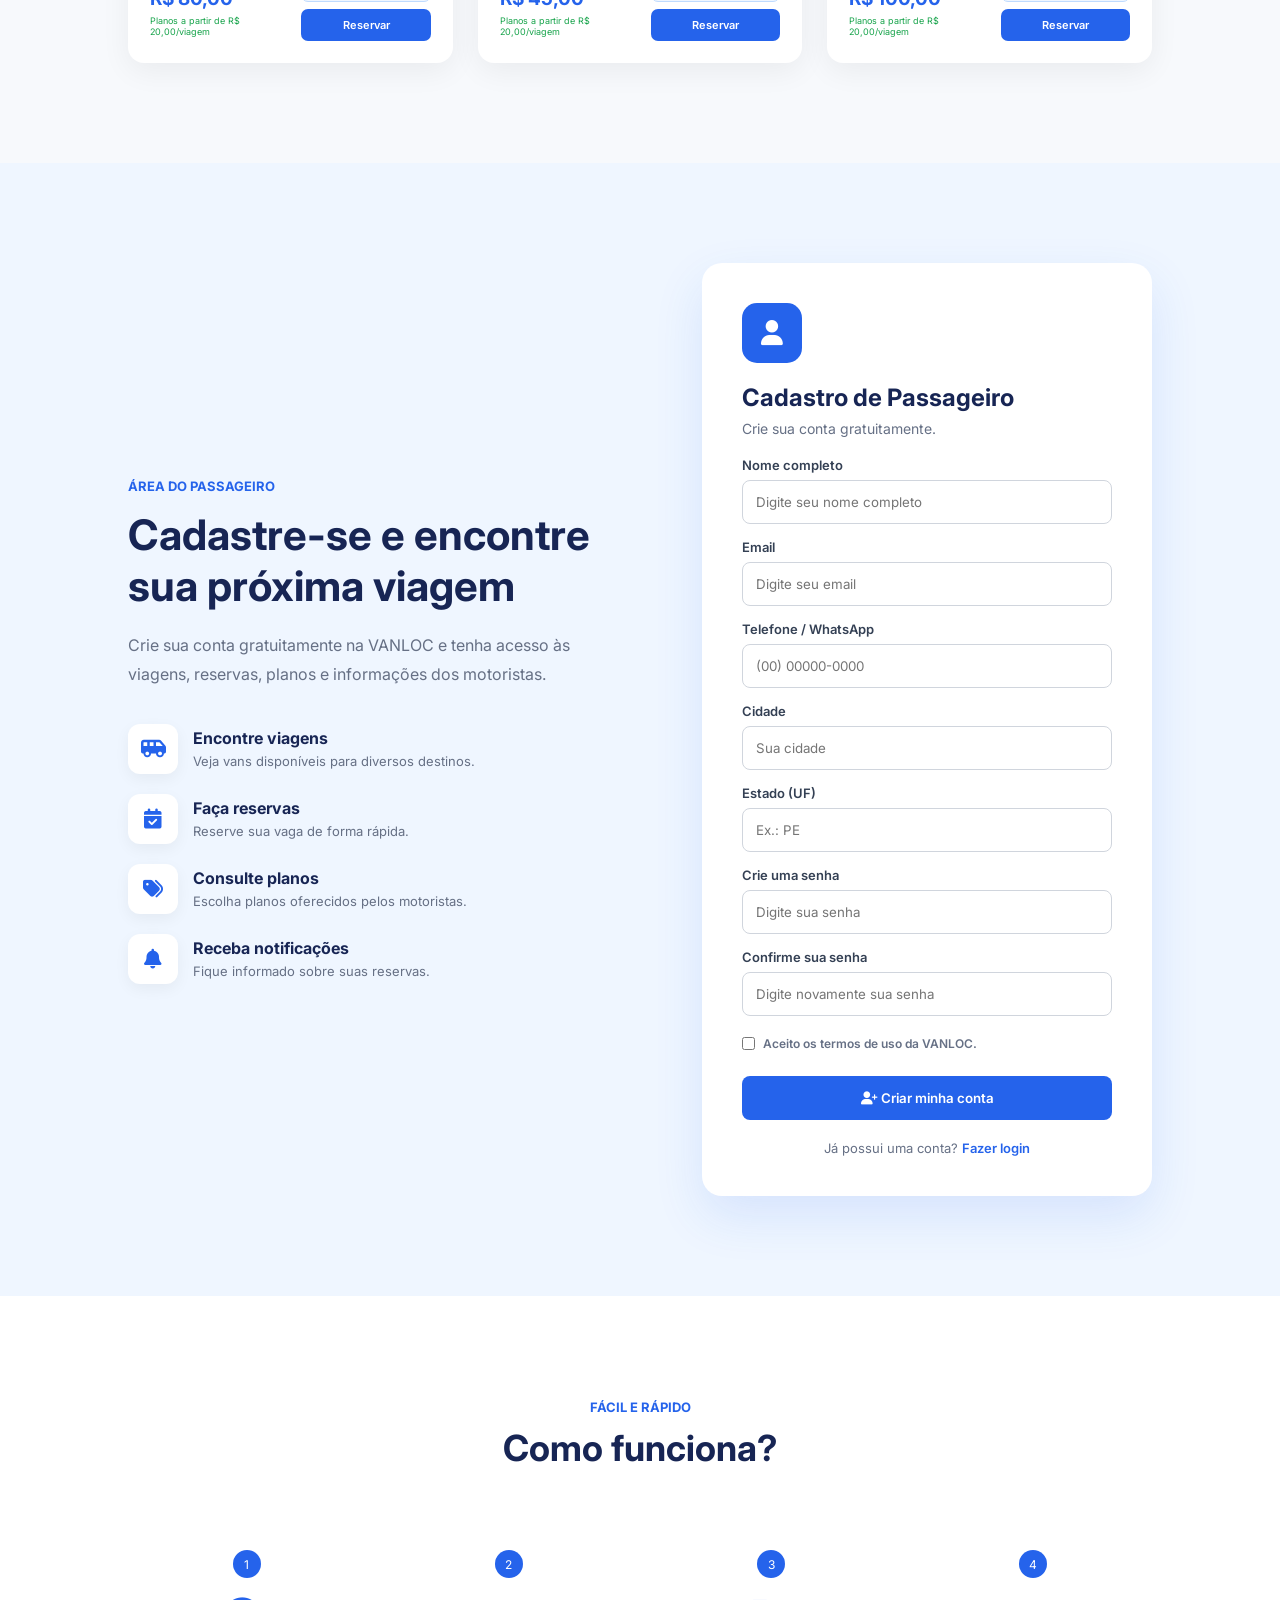
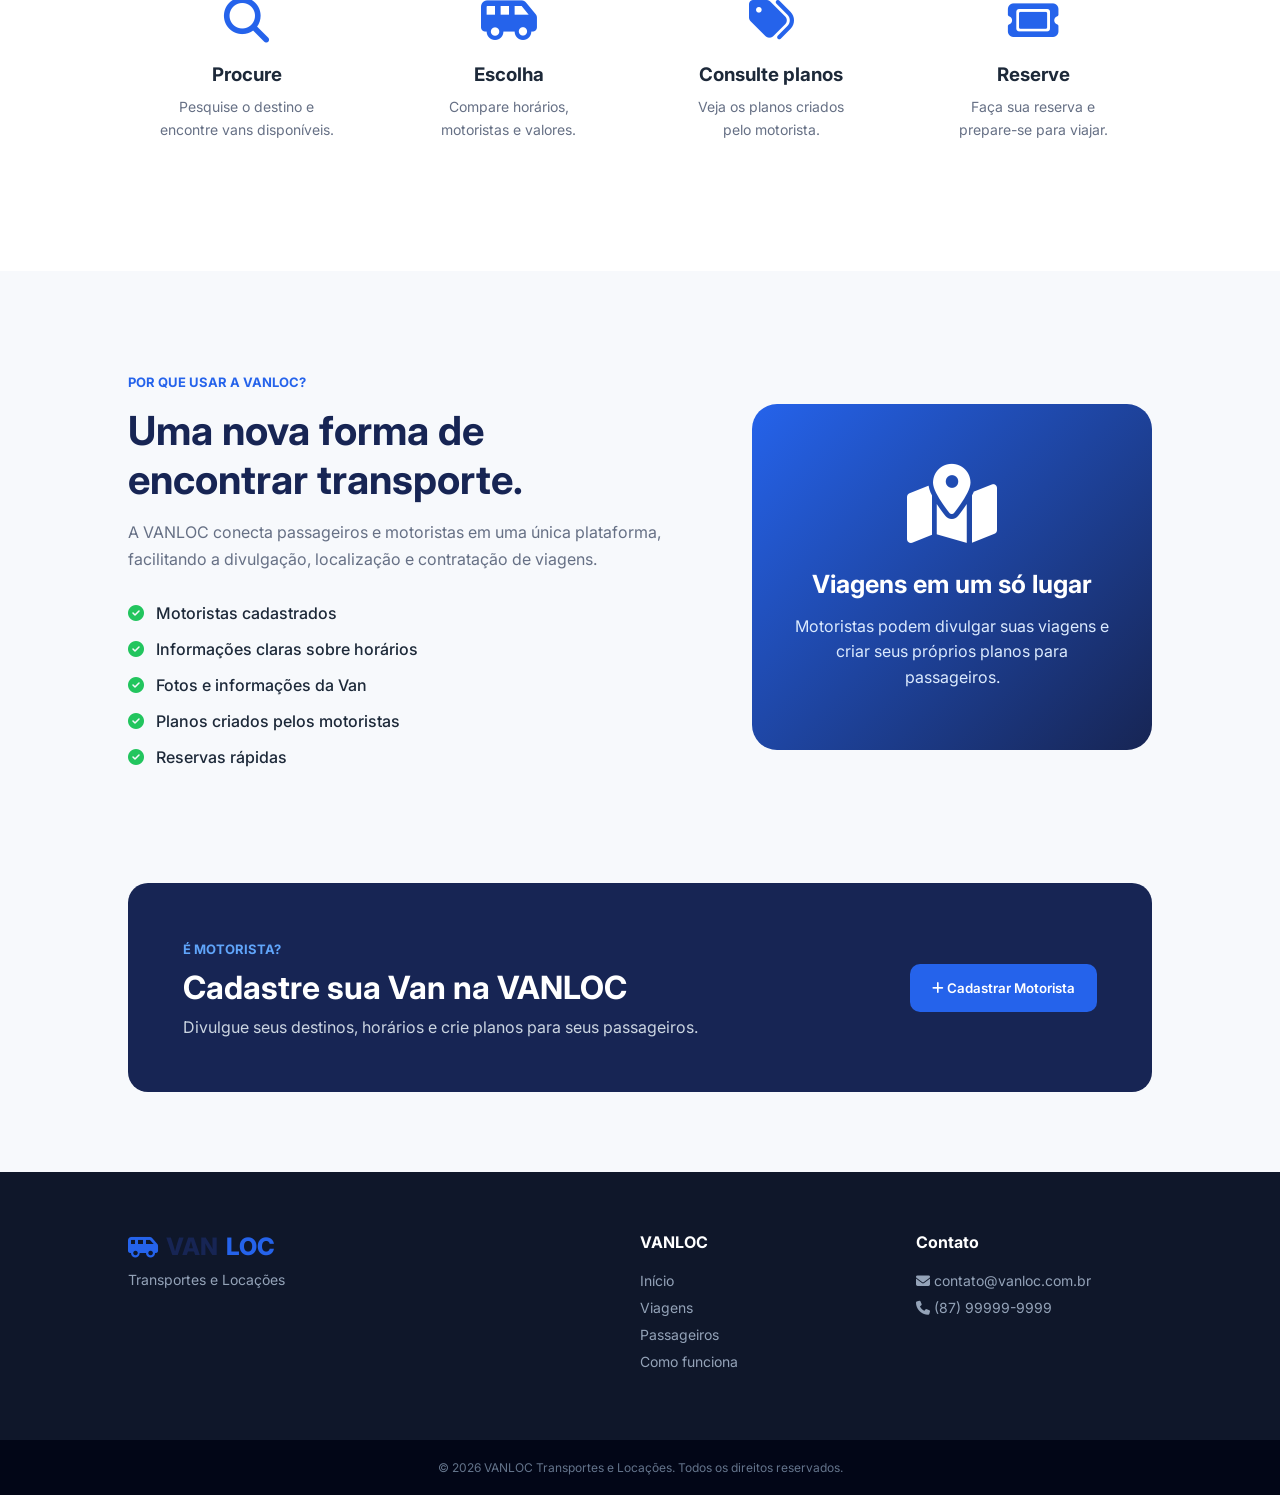
==== commit 705669ef: "Add files via upload" ====
--- a/index.html
+++ b/index.html
@@ -69,6 +69,7 @@
 
         <button
             class="btn-login"
+            id="botaoConta"
             onclick="abrirLogin()"
         >
 
@@ -1135,6 +1136,23 @@
 
             <label>
 
+                Estado (UF)
+
+            </label>
+
+
+            <input
+                type="text"
+                id="passageiroEstado"
+                placeholder="Ex.: PE"
+                maxlength="2"
+                required
+            >
+
+
+
+            <label>
+
                 Crie uma senha
 
             </label>
@@ -1621,7 +1639,7 @@
 
             <p>
 
-                Acesse sua conta
+                Acesse sua conta de passageiro
 
             </p>
 
@@ -1638,7 +1656,9 @@
 
             <input
                 type="email"
+                id="emailLogin"
                 placeholder="Digite seu email"
+                autocomplete="email"
                 required
             >
 
@@ -1649,7 +1669,9 @@
 
             <input
                 type="password"
+                id="senhaLogin"
                 placeholder="Digite sua senha"
+                autocomplete="current-password"
                 required
             >
 
--- a/style.css
+++ b/style.css
@@ -3540,3 +3540,160 @@
         transition-duration: 0.01ms !important;
     }
 }
+
+
+/* =====================================================
+CONTA DO PASSAGEIRO NO HEADER
+===================================================== */
+
+.btn-login.logado-passageiro {
+    display: inline-flex;
+    align-items: center;
+    gap: 8px;
+    min-height: 42px;
+    cursor: pointer;
+}
+
+.avatar-header {
+    width: 30px;
+    height: 30px;
+    border-radius: 50%;
+    object-fit: cover;
+    display: inline-flex;
+    align-items: center;
+    justify-content: center;
+    background: #dbeafe;
+    color: #1d4ed8;
+    font-weight: 800;
+    font-size: 13px;
+}
+
+.avatar-inicial {
+    border: 2px solid rgba(255,255,255,.65);
+}
+
+/* =====================================================
+DASHBOARD DO PASSAGEIRO
+===================================================== */
+
+.dashboard-passageiro {
+    background: #f5f8fc;
+    color: #172554;
+}
+
+.dp-shell {
+    min-height: 100vh;
+    display: flex;
+}
+
+.dp-sidebar {
+    width: 250px;
+    background: #172554;
+    color: white;
+    padding: 28px 18px;
+    display: flex;
+    flex-direction: column;
+    position: sticky;
+    top: 0;
+    height: 100vh;
+    box-sizing: border-box;
+}
+
+.dp-logo {
+    font-size: 21px;
+    font-weight: 800;
+    display: flex;
+    align-items: center;
+    gap: 9px;
+    color: #60a5fa;
+}
+
+.dp-logo span { color: white; }
+.dp-caption { color: #93c5fd; font-size: 12px; margin: 6px 0 28px; }
+.dp-nav { display: flex; flex-direction: column; gap: 6px; flex: 1; }
+.dp-nav button, .dp-side-link {
+    border: 0;
+    text-decoration: none;
+    width: 100%;
+    padding: 12px 13px;
+    border-radius: 10px;
+    background: transparent;
+    color: #cbd5e1;
+    display: flex;
+    align-items: center;
+    gap: 12px;
+    font-weight: 600;
+    cursor: pointer;
+    text-align: left;
+    font-size: 14px;
+}
+.dp-nav button:hover, .dp-nav button.ativo { background: #2563eb; color: white; }
+.dp-side-footer { display: grid; gap: 7px; }
+.dp-side-footer button, .dp-side-footer a { color: #cbd5e1; background: transparent; border: 0; padding: 10px 13px; text-align: left; text-decoration: none; cursor: pointer; border-radius: 10px; }
+.dp-side-footer button:hover, .dp-side-footer a:hover { background: rgba(255,255,255,.06); color: white; }
+
+.dp-main { flex: 1; min-width: 0; }
+.dp-topbar {
+    background: white;
+    border-bottom: 1px solid #e5e7eb;
+    padding: 20px 34px;
+    display: flex;
+    justify-content: space-between;
+    align-items: center;
+    gap: 20px;
+}
+.dp-user-mini { display: flex; align-items: center; gap: 12px; }
+.dp-user-mini img, .dp-user-mini .dp-avatar { width: 42px; height: 42px; border-radius: 50%; object-fit: cover; }
+.dp-avatar { display: flex; align-items: center; justify-content: center; background: #dbeafe; color: #2563eb; font-weight: 800; }
+.dp-content { padding: 34px; max-width: 1250px; margin: 0 auto; }
+.dp-content h1 { margin: 0 0 7px; font-size: 30px; color: #172554; }
+.dp-subtitle { color: #667085; margin: 0 0 26px; }
+.dp-aba { display: none; }
+.dp-aba.ativa { display: block; }
+.dp-stats { display: grid; grid-template-columns: repeat(3, 1fr); gap: 16px; margin-bottom: 25px; }
+.dp-stat, .dp-card { background: white; border: 1px solid #e5e7eb; border-radius: 16px; box-shadow: 0 8px 24px rgba(15,23,42,.05); }
+.dp-stat { padding: 20px; display: flex; align-items: center; gap: 15px; }
+.dp-stat i { width: 46px; height: 46px; border-radius: 12px; background: #eff6ff; color: #2563eb; display: flex; align-items: center; justify-content: center; font-size: 20px; }
+.dp-stat strong { display: block; font-size: 22px; color: #172554; }
+.dp-stat span { display: block; color: #667085; font-size: 13px; margin-top: 3px; }
+.dp-card { padding: 24px; margin-bottom: 18px; }
+.dp-card h2 { margin: 0 0 18px; font-size: 19px; }
+.dp-profile-grid { display: grid; grid-template-columns: 180px 1fr; gap: 28px; align-items: start; }
+.dp-photo-box { text-align: center; }
+.dp-photo-preview { width: 140px; height: 140px; border-radius: 50%; object-fit: cover; background: #eff6ff; border: 4px solid #dbeafe; display: flex; align-items: center; justify-content: center; margin: 0 auto 13px; color: #2563eb; font-size: 45px; font-weight: 800; overflow: hidden; }
+.dp-photo-preview img { width: 100%; height: 100%; object-fit: cover; }
+.dp-photo-label { display: inline-flex; gap: 7px; align-items: center; cursor: pointer; padding: 9px 13px; border-radius: 9px; background: #eff6ff; color: #2563eb; font-weight: 700; font-size: 13px; }
+.dp-photo-label input { display: none; }
+.dp-form-grid { display: grid; grid-template-columns: 1fr 1fr; gap: 15px; }
+.dp-field.full { grid-column: 1 / -1; }
+.dp-field label { display: block; font-size: 13px; font-weight: 700; margin-bottom: 7px; color: #344054; }
+.dp-field input, .dp-field textarea { width: 100%; box-sizing: border-box; border: 1px solid #d0d5dd; border-radius: 10px; padding: 11px 12px; font: inherit; outline: none; background: white; }
+.dp-field textarea { min-height: 95px; resize: vertical; }
+.dp-field input:focus, .dp-field textarea:focus { border-color: #2563eb; box-shadow: 0 0 0 3px rgba(37,99,235,.10); }
+.dp-btn { border: 0; border-radius: 10px; padding: 12px 17px; background: #2563eb; color: white; font-weight: 700; cursor: pointer; }
+.dp-btn.secondary { background: #eef2f7; color: #344054; }
+.dp-actions { display: flex; justify-content: flex-end; gap: 10px; margin-top: 18px; }
+.dp-empty { padding: 35px; text-align: center; color: #667085; border: 1px dashed #cbd5e1; border-radius: 14px; background: #f8fafc; }
+.dp-trip { display: grid; grid-template-columns: 1fr auto; gap: 18px; align-items: center; border: 1px solid #e5e7eb; padding: 18px; border-radius: 13px; margin-bottom: 12px; }
+.dp-trip h3 { margin: 0 0 7px; font-size: 17px; }
+.dp-trip p { margin: 4px 0; color: #667085; font-size: 14px; }
+.dp-chip { display: inline-block; padding: 5px 9px; border-radius: 999px; background: #dcfce7; color: #15803d; font-size: 12px; font-weight: 800; }
+.dp-mobile-menu { display: none; }
+
+@media (max-width: 900px) {
+    .dp-sidebar { width: 215px; }
+    .dp-stats { grid-template-columns: 1fr; }
+    .dp-content { padding: 24px; }
+}
+
+@media (max-width: 700px) {
+    .dp-shell { display: block; }
+    .dp-sidebar { position: static; width: 100%; height: auto; padding: 18px; }
+    .dp-nav { display: grid; grid-template-columns: 1fr 1fr; }
+    .dp-side-footer { grid-template-columns: 1fr 1fr; margin-top: 10px; }
+    .dp-topbar { padding: 16px 20px; }
+    .dp-content { padding: 20px 15px; }
+    .dp-profile-grid, .dp-form-grid { grid-template-columns: 1fr; }
+    .dp-field.full { grid-column: auto; }
+    .dp-trip { grid-template-columns: 1fr; }
+}
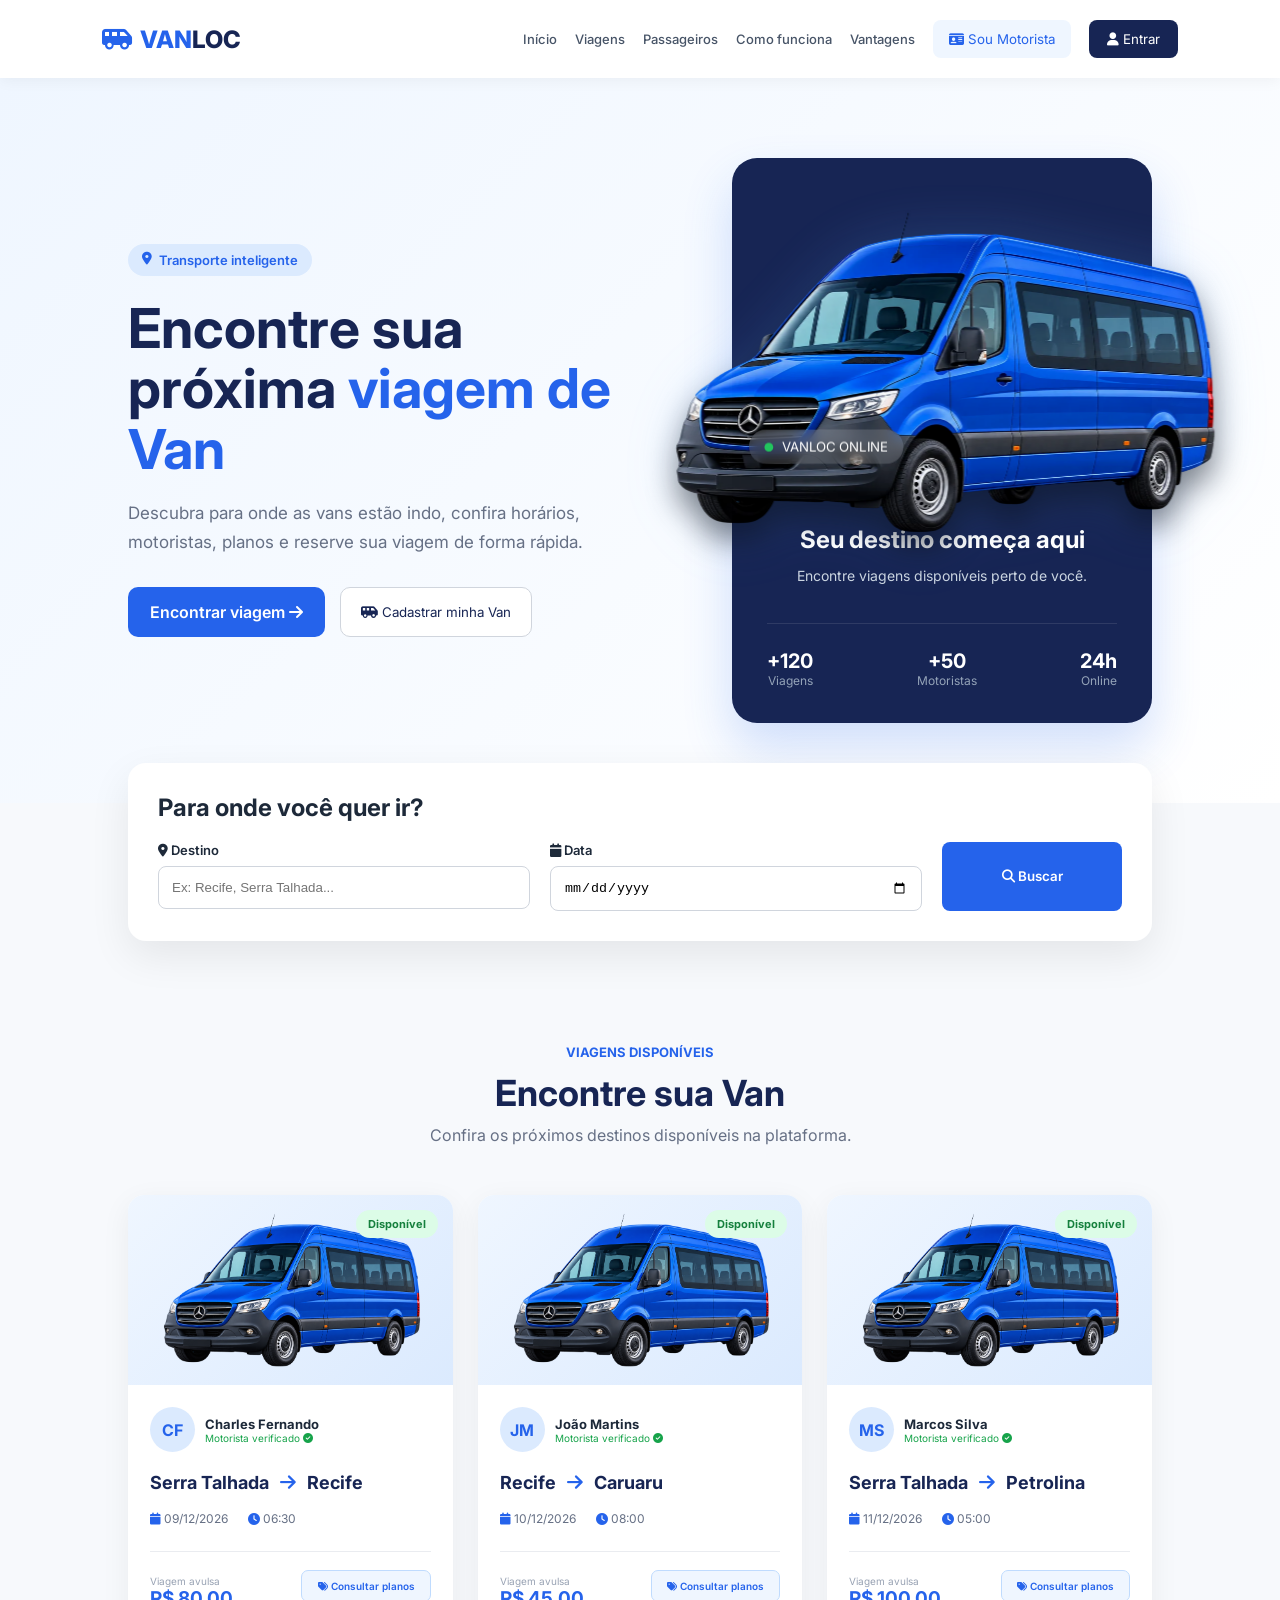
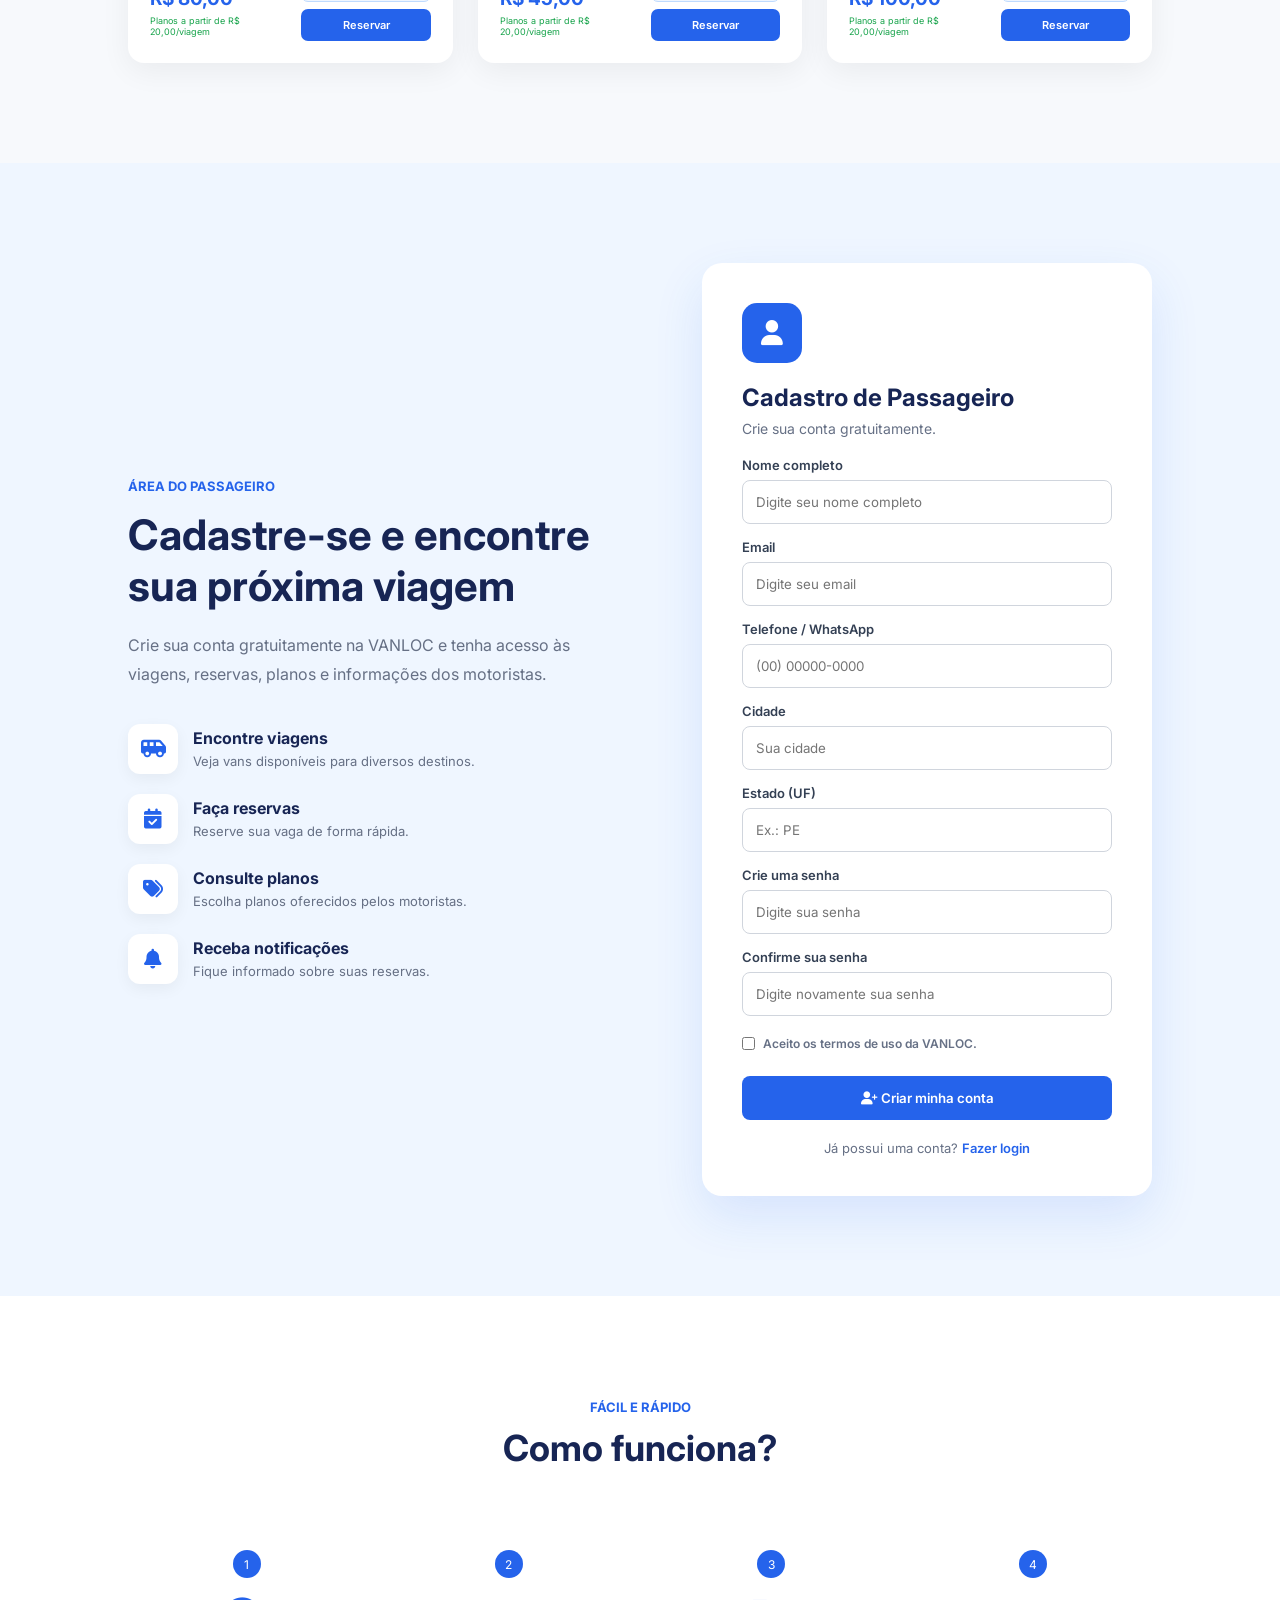
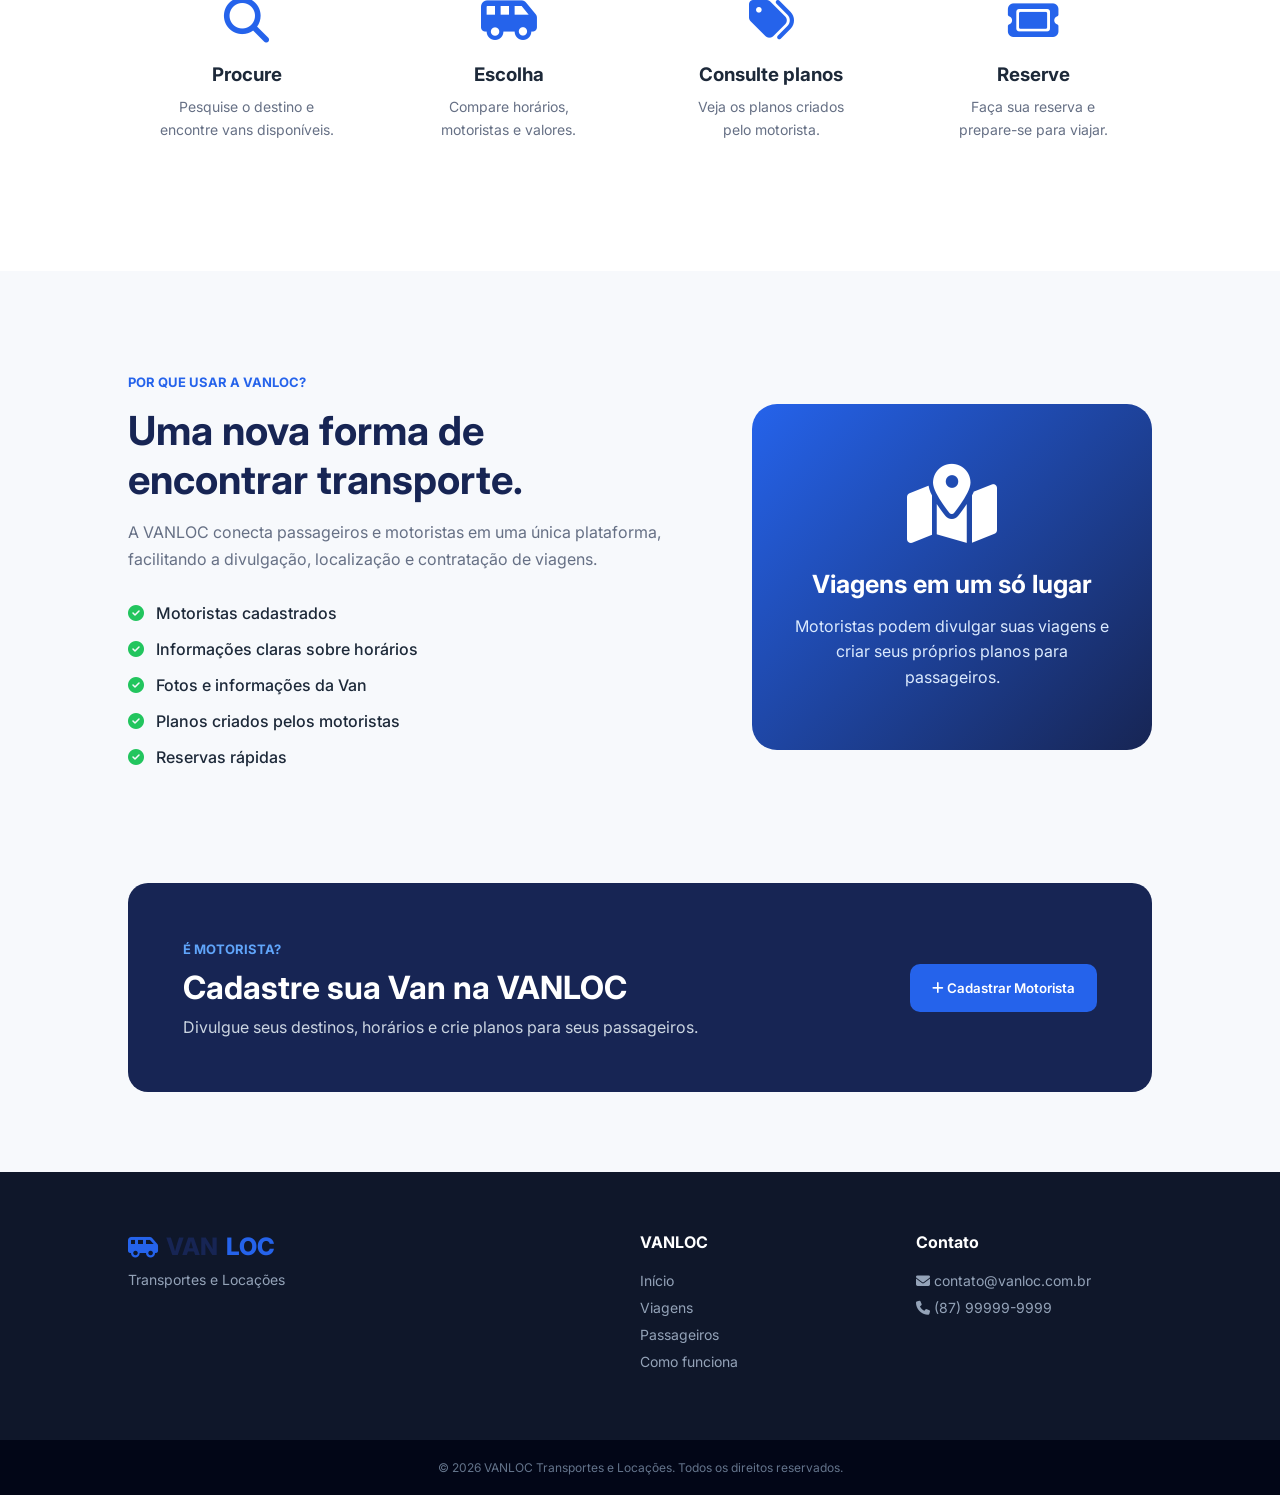
==== commit 25b3806d: "Add files via upload" ====
--- a/index.html
+++ b/index.html
@@ -14,6 +14,10 @@
     <meta property="og:description" content="Vans, horários e planos mensais de motoristas em um só lugar.">
     <meta property="og:type" content="website">
 
+        <link rel="icon" href="data:image/svg+xml,%3Csvg xmlns='http://www.w3.org/2000/svg' viewBox='0 0 100 100'%3E%3Crect width='100' height='100' rx='22' fill='%23172554'/%3E%3Ctext x='50' y='70' font-size='62' text-anchor='middle'%3E%F0%9F%9A%90%3C/text%3E%3C/svg%3E">
+    <link rel="preconnect" href="https://fonts.googleapis.com">
+    <link rel="preconnect" href="https://fonts.gstatic.com" crossorigin>
+    <link rel="stylesheet" href="https://fonts.googleapis.com/css2?family=Inter:wght@400;500;600;700;800&display=swap">
     <link rel="stylesheet" href="style.css">
 
     <link
@@ -146,7 +150,7 @@
                 onclick="abrirMotorista()"
             >
 
-                <i class="fa-solid fa-steering-wheel"></i>
+                <i class="fa-solid fa-van-shuttle"></i>
 
                 Cadastrar minha Van
 
@@ -174,14 +178,19 @@
 
                 <div class="van-float">
 
-                    <img
-                        class="van-img"
-                        src="van.png"
-                        alt="Van branca da VANLOC"
-                        width="900"
-                        height="587"
-                        draggable="false"
-                    >
+                    <picture>
+                        <source srcset="van.webp" type="image/webp">
+                        <img
+                            class="van-img"
+                            src="van.png"
+                            alt="Van azul da VANLOC"
+                            width="1100"
+                            height="644"
+                            fetchpriority="high"
+                            decoding="async"
+                            draggable="false"
+                        >
+                    </picture>
 
                 </div>
 
@@ -380,6 +389,7 @@
                 <img loading="lazy" decoding="async"
                     src="https://images.unsplash.com/photo-1544620347-c4fd4a3d5957?auto=format&fit=crop&w=800&q=80"
                     alt="Van de transporte"
+                    onerror="this.onerror=null;this.src='van.png';this.classList.add('img-fallback')"
                 >
 
 
@@ -556,6 +566,7 @@
                 <img loading="lazy" decoding="async"
                     src="https://images.unsplash.com/photo-1516939884455-1445c8652f83?auto=format&fit=crop&w=800&q=80"
                     alt="Van de transporte"
+                    onerror="this.onerror=null;this.src='van.png';this.classList.add('img-fallback')"
                 >
 
 
@@ -732,6 +743,7 @@
                 <img loading="lazy" decoding="async"
                     src="https://images.unsplash.com/photo-1566576912321-d58ddd7a6088?auto=format&fit=crop&w=800&q=80"
                     alt="Van de transporte"
+                    onerror="this.onerror=null;this.src='van.png';this.classList.add('img-fallback')"
                 >
 
 
--- a/style.css
+++ b/style.css
@@ -1,4 +1,4 @@
-@import url('https://fonts.googleapis.com/css2?family=Inter:wght@400;500;600;700;800&display=swap');
+/* Fonte Inter carregada via <link> no HTML (mais rápido que @import) */
 
 
 * {
@@ -3697,3 +3697,62 @@
     .dp-field.full { grid-column: auto; }
     .dp-trip { grid-template-columns: 1fr; }
 }
+
+
+/* =====================================================
+MELHORIAS: HERO RESPONSIVO E IMAGENS
+===================================================== */
+
+/* A van pode "sair" do card, mas nunca gera rolagem lateral */
+.hero {
+    overflow-x: clip;
+}
+
+.van-img {
+    aspect-ratio: 1100 / 644;
+}
+
+/* Foto externa indisponível: mostra a van local */
+.imagem-van img.img-fallback {
+    object-fit: contain;
+    padding: 18px;
+    background: linear-gradient(135deg, #eff6ff, #dbeafe);
+}
+
+@media (max-width: 700px) {
+
+    .van-float {
+        width: 122%;
+    }
+
+    .van-stage {
+        height: 250px;
+    }
+}
+
+@media (max-width: 400px) {
+
+    .van-float {
+        width: 118%;
+    }
+
+    .van-stage {
+        height: 220px;
+    }
+}
+
+
+/* Van proporcional em telas médias: não encosta no título nem sai da tela */
+@media (min-width: 1101px) and (max-width: 1300px) {
+
+    .van-float {
+        width: 150%;
+    }
+}
+
+@media (min-width: 1301px) and (max-width: 1500px) {
+
+    .van-float {
+        width: 170%;
+    }
+}
